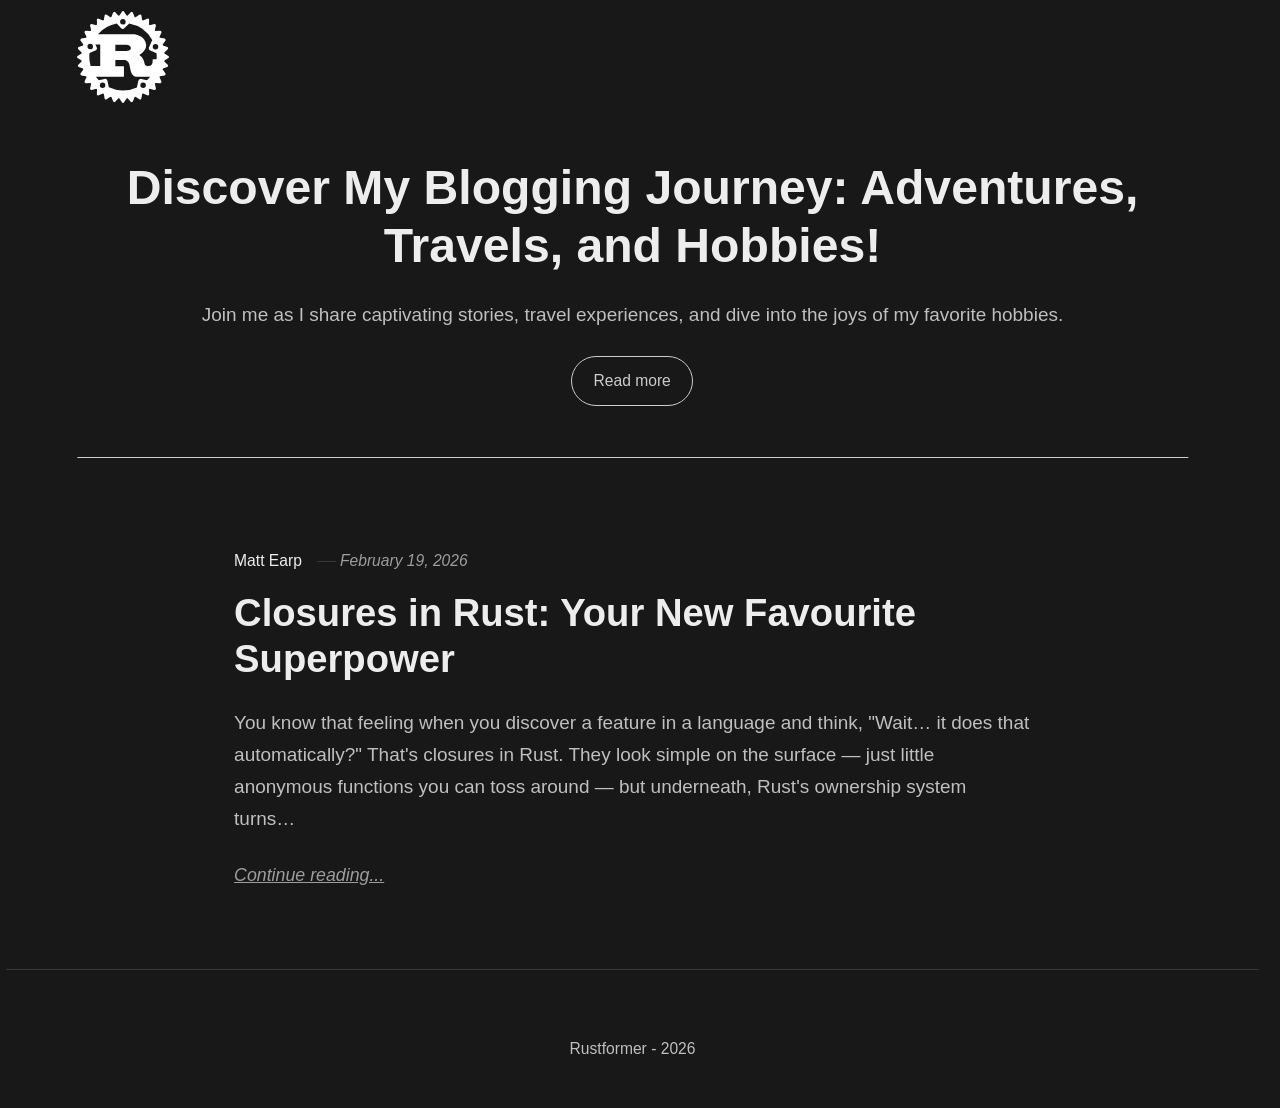
==== index.html @ 276350aa "Updated from Publii" ====
<!DOCTYPE html><html lang="en-gb"><head><meta charset="utf-8"><meta http-equiv="X-UA-Compatible" content="IE=edge"><meta name="viewport" content="width=device-width,initial-scale=1"><title>Rustformer</title><meta name="generator" content="Publii Open-Source CMS for Static Site"><link rel="canonical" href="https://madkrell.github.io/rustformer-pages/"><link rel="alternate" type="application/atom+xml" href="https://madkrell.github.io/rustformer-pages/feed.xml" title="Rustformer - RSS"><link rel="alternate" type="application/json" href="https://madkrell.github.io/rustformer-pages/feed.json" title="Rustformer - JSON"><meta property="og:title" content="Rustformer"><meta property="og:image" content="https://madkrell.github.io/rustformer-pages/media/website/Rust.svg"><meta property="og:image:width" content="512"><meta property="og:image:height" content="512"><meta property="og:site_name" content="Rustformer"><meta property="og:description" content=""><meta property="og:url" content="https://madkrell.github.io/rustformer-pages/"><meta property="og:type" content="website"><link rel="stylesheet" href="https://madkrell.github.io/rustformer-pages/assets/css/style.css?v=91b3ba224de0ab0a381b6534e8a1f5c5"><script type="application/ld+json">{"@context":"http://schema.org","@type":"Organization","name":"Rustformer","logo":"https://madkrell.github.io/rustformer-pages/media/website/Rust.svg","url":"https://madkrell.github.io/rustformer-pages/"}</script><noscript><style>img[loading] {
                    opacity: 1;
                }</style></noscript></head><body class="home-template"><header class="top js-header"><a class="logo" href="https://madkrell.github.io/rustformer-pages/"><img src="https://madkrell.github.io/rustformer-pages/media/website/Rust.svg" alt="Rustformer" width="512" height="512"></a></header><main><div class="hero hero--noimage"><header class="hero__content hero__content--centered"><div class="wrapper"><h1>Discover My Blogging Journey: Adventures, Travels, and Hobbies!</h1><p>Join me as I share captivating stories, travel experiences, and dive into the joys of my favorite hobbies.</p><p><a href="#" class="btn">Read more</a></p></div></header></div><div class="wrapper feed"><article class="feed__item feed__item--centered"><div class="feed__content"><header><div class="feed__meta"><a href="https://madkrell.github.io/rustformer-pages/authors/matt-earp/" class="feed__author">Matt Earp</a> <time datetime="2026-02-19T20:16" class="feed__date">February 19, 2026</time></div><h2 class="feed__title"><a href="https://madkrell.github.io/rustformer-pages/closures-in-rust-your-new-favourite-superpower.html">Closures in Rust: Your New Favourite Superpower</a></h2></header><p>You know that feeling when you discover a feature in a language and think, "Wait… it does that automatically?" That's closures in Rust. They look simple on the surface — just little anonymous functions you can toss around — but underneath, Rust's ownership system turns&hellip;</p><a href="https://madkrell.github.io/rustformer-pages/closures-in-rust-your-new-favourite-superpower.html" class="readmore feed__readmore">Continue reading...</a></div></article></div></main><footer class="footer"><div class="wrapper"><div class="footer__copyright"><p>Rustformer - 2026</p></div><button id="backToTop" class="footer__bttop" aria-label="Back to top" title="Back to top"><svg width="20" height="20"><use xlink:href="https://madkrell.github.io/rustformer-pages/assets/svg/svg-map.svg#toparrow"/></svg></button></div></footer><script defer="defer" src="https://madkrell.github.io/rustformer-pages/assets/js/scripts.min.js?v=d0fc1030089a37f93a2d51bf6d07565c"></script><script>window.publiiThemeMenuConfig={mobileMenuMode:'sidebar',animationSpeed:300,submenuWidth: 'auto',doubleClickTime:500,mobileMenuExpandableSubmenus:true,relatedContainerForOverlayMenuSelector:'.top'};</script><script>var images = document.querySelectorAll('img[loading]');
        for (var i = 0; i < images.length; i++) {
            if (images[i].complete) {
                images[i].classList.add('is-loaded');
            } else {
                images[i].addEventListener('load', function () {
                    this.classList.add('is-loaded');
                }, false);
            }
        }</script></body></html>
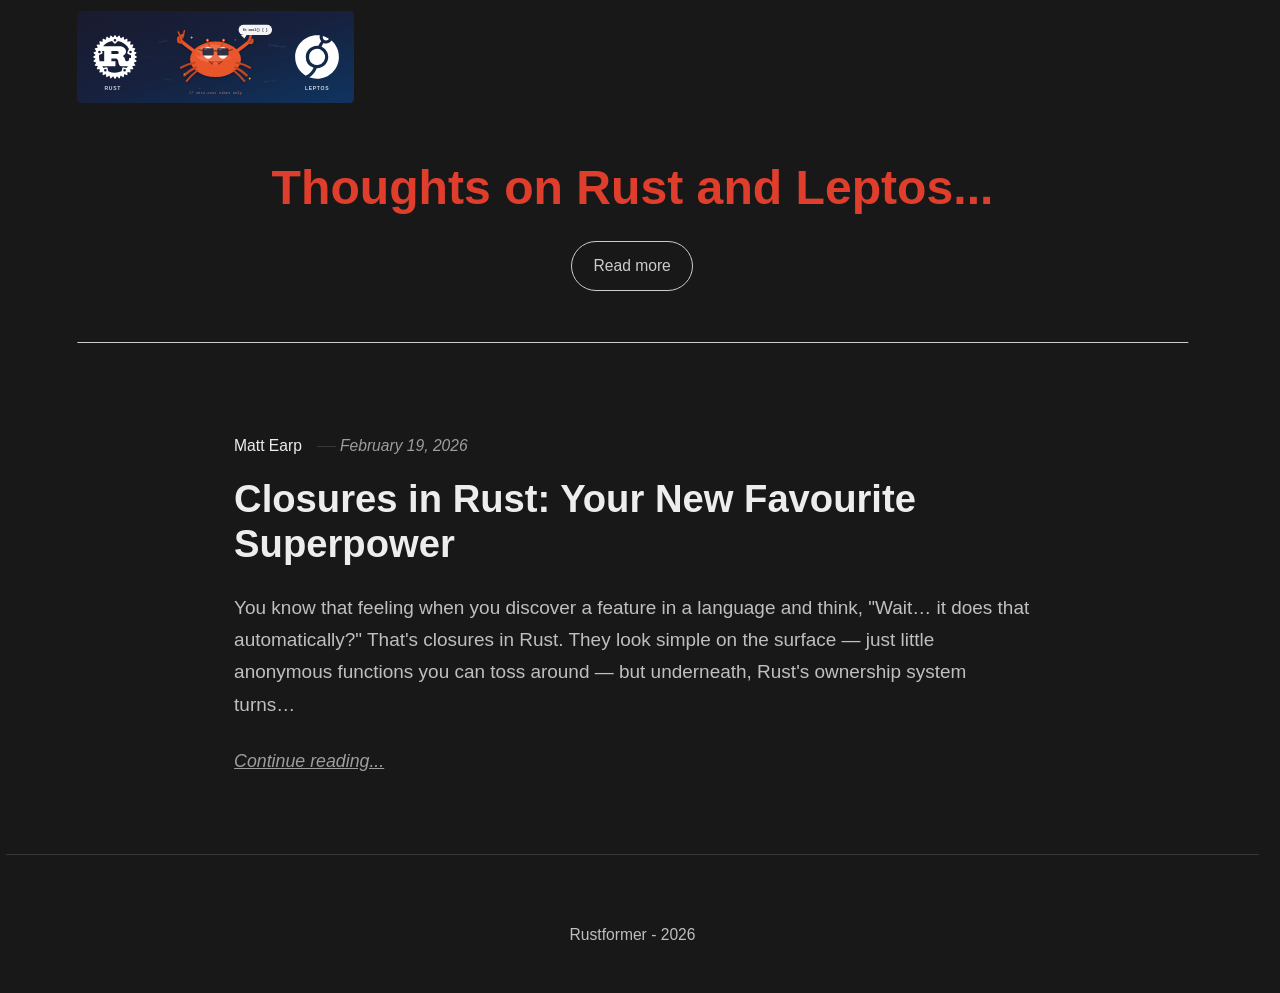
==== commit 9d5d7e32: "Updated from Publii" ====
--- a/index.html
+++ b/index.html
@@ -1,6 +1,6 @@
-<!DOCTYPE html><html lang="en-gb"><head><meta charset="utf-8"><meta http-equiv="X-UA-Compatible" content="IE=edge"><meta name="viewport" content="width=device-width,initial-scale=1"><title>Rustformer</title><meta name="generator" content="Publii Open-Source CMS for Static Site"><link rel="canonical" href="https://madkrell.github.io/rustformer-pages/"><link rel="alternate" type="application/atom+xml" href="https://madkrell.github.io/rustformer-pages/feed.xml" title="Rustformer - RSS"><link rel="alternate" type="application/json" href="https://madkrell.github.io/rustformer-pages/feed.json" title="Rustformer - JSON"><meta property="og:title" content="Rustformer"><meta property="og:image" content="https://madkrell.github.io/rustformer-pages/media/website/Rust.svg"><meta property="og:image:width" content="512"><meta property="og:image:height" content="512"><meta property="og:site_name" content="Rustformer"><meta property="og:description" content=""><meta property="og:url" content="https://madkrell.github.io/rustformer-pages/"><meta property="og:type" content="website"><link rel="stylesheet" href="https://madkrell.github.io/rustformer-pages/assets/css/style.css?v=91b3ba224de0ab0a381b6534e8a1f5c5"><script type="application/ld+json">{"@context":"http://schema.org","@type":"Organization","name":"Rustformer","logo":"https://madkrell.github.io/rustformer-pages/media/website/Rust.svg","url":"https://madkrell.github.io/rustformer-pages/"}</script><noscript><style>img[loading] {
+<!DOCTYPE html><html lang="en-gb"><head><meta charset="utf-8"><meta http-equiv="X-UA-Compatible" content="IE=edge"><meta name="viewport" content="width=device-width,initial-scale=1"><title>Rustformer</title><meta name="generator" content="Publii Open-Source CMS for Static Site"><link rel="canonical" href="https://madkrell.github.io/rustformer-pages/"><link rel="alternate" type="application/atom+xml" href="https://madkrell.github.io/rustformer-pages/feed.xml" title="Rustformer - RSS"><link rel="alternate" type="application/json" href="https://madkrell.github.io/rustformer-pages/feed.json" title="Rustformer - JSON"><meta property="og:title" content="Rustformer"><meta property="og:image" content="https://madkrell.github.io/rustformer-pages/media/website/ferris-banner.svg"><meta property="og:image:width" content="1200"><meta property="og:image:height" content="400"><meta property="og:site_name" content="Rustformer"><meta property="og:description" content=""><meta property="og:url" content="https://madkrell.github.io/rustformer-pages/"><meta property="og:type" content="website"><link rel="stylesheet" href="https://madkrell.github.io/rustformer-pages/assets/css/style.css?v=91b3ba224de0ab0a381b6534e8a1f5c5"><script type="application/ld+json">{"@context":"http://schema.org","@type":"Organization","name":"Rustformer","logo":"https://madkrell.github.io/rustformer-pages/media/website/ferris-banner.svg","url":"https://madkrell.github.io/rustformer-pages/"}</script><noscript><style>img[loading] {
                     opacity: 1;
-                }</style></noscript></head><body class="home-template"><header class="top js-header"><a class="logo" href="https://madkrell.github.io/rustformer-pages/"><img src="https://madkrell.github.io/rustformer-pages/media/website/Rust.svg" alt="Rustformer" width="512" height="512"></a></header><main><div class="hero hero--noimage"><header class="hero__content hero__content--centered"><div class="wrapper"><h1>Discover My Blogging Journey: Adventures, Travels, and Hobbies!</h1><p>Join me as I share captivating stories, travel experiences, and dive into the joys of my favorite hobbies.</p><p><a href="#" class="btn">Read more</a></p></div></header></div><div class="wrapper feed"><article class="feed__item feed__item--centered"><div class="feed__content"><header><div class="feed__meta"><a href="https://madkrell.github.io/rustformer-pages/authors/matt-earp/" class="feed__author">Matt Earp</a> <time datetime="2026-02-19T20:16" class="feed__date">February 19, 2026</time></div><h2 class="feed__title"><a href="https://madkrell.github.io/rustformer-pages/closures-in-rust-your-new-favourite-superpower.html">Closures in Rust: Your New Favourite Superpower</a></h2></header><p>You know that feeling when you discover a feature in a language and think, "Wait… it does that automatically?" That's closures in Rust. They look simple on the surface — just little anonymous functions you can toss around — but underneath, Rust's ownership system turns&hellip;</p><a href="https://madkrell.github.io/rustformer-pages/closures-in-rust-your-new-favourite-superpower.html" class="readmore feed__readmore">Continue reading...</a></div></article></div></main><footer class="footer"><div class="wrapper"><div class="footer__copyright"><p>Rustformer - 2026</p></div><button id="backToTop" class="footer__bttop" aria-label="Back to top" title="Back to top"><svg width="20" height="20"><use xlink:href="https://madkrell.github.io/rustformer-pages/assets/svg/svg-map.svg#toparrow"/></svg></button></div></footer><script defer="defer" src="https://madkrell.github.io/rustformer-pages/assets/js/scripts.min.js?v=d0fc1030089a37f93a2d51bf6d07565c"></script><script>window.publiiThemeMenuConfig={mobileMenuMode:'sidebar',animationSpeed:300,submenuWidth: 'auto',doubleClickTime:500,mobileMenuExpandableSubmenus:true,relatedContainerForOverlayMenuSelector:'.top'};</script><script>var images = document.querySelectorAll('img[loading]');
+                }</style></noscript></head><body class="home-template"><header class="top js-header"><a class="logo" href="https://madkrell.github.io/rustformer-pages/"><img src="https://madkrell.github.io/rustformer-pages/media/website/ferris-banner.svg" alt="Rustformer" width="1200" height="400"></a></header><main><div class="hero hero--noimage"><header class="hero__content hero__content--centered"><div class="wrapper"><h1><span style="color: #e03e2d;">Thoughts on Rust and Leptos...</span></h1><p><a href="#" class="btn">Read more</a></p></div></header></div><div class="wrapper feed"><article class="feed__item feed__item--centered"><div class="feed__content"><header><div class="feed__meta"><a href="https://madkrell.github.io/rustformer-pages/authors/matt-earp/" class="feed__author">Matt Earp</a> <time datetime="2026-02-19T20:16" class="feed__date">February 19, 2026</time></div><h2 class="feed__title"><a href="https://madkrell.github.io/rustformer-pages/closures-in-rust-your-new-favourite-superpower.html">Closures in Rust: Your New Favourite Superpower</a></h2></header><p>You know that feeling when you discover a feature in a language and think, "Wait… it does that automatically?" That's closures in Rust. They look simple on the surface — just little anonymous functions you can toss around — but underneath, Rust's ownership system turns&hellip;</p><a href="https://madkrell.github.io/rustformer-pages/closures-in-rust-your-new-favourite-superpower.html" class="readmore feed__readmore">Continue reading...</a></div></article></div></main><footer class="footer"><div class="wrapper"><div class="footer__copyright"><p>Rustformer - 2026</p></div><button id="backToTop" class="footer__bttop" aria-label="Back to top" title="Back to top"><svg width="20" height="20"><use xlink:href="https://madkrell.github.io/rustformer-pages/assets/svg/svg-map.svg#toparrow"/></svg></button></div></footer><script defer="defer" src="https://madkrell.github.io/rustformer-pages/assets/js/scripts.min.js?v=d0fc1030089a37f93a2d51bf6d07565c"></script><script>window.publiiThemeMenuConfig={mobileMenuMode:'sidebar',animationSpeed:300,submenuWidth: 'auto',doubleClickTime:500,mobileMenuExpandableSubmenus:true,relatedContainerForOverlayMenuSelector:'.top'};</script><script>var images = document.querySelectorAll('img[loading]');
         for (var i = 0; i < images.length; i++) {
             if (images[i].complete) {
                 images[i].classList.add('is-loaded');
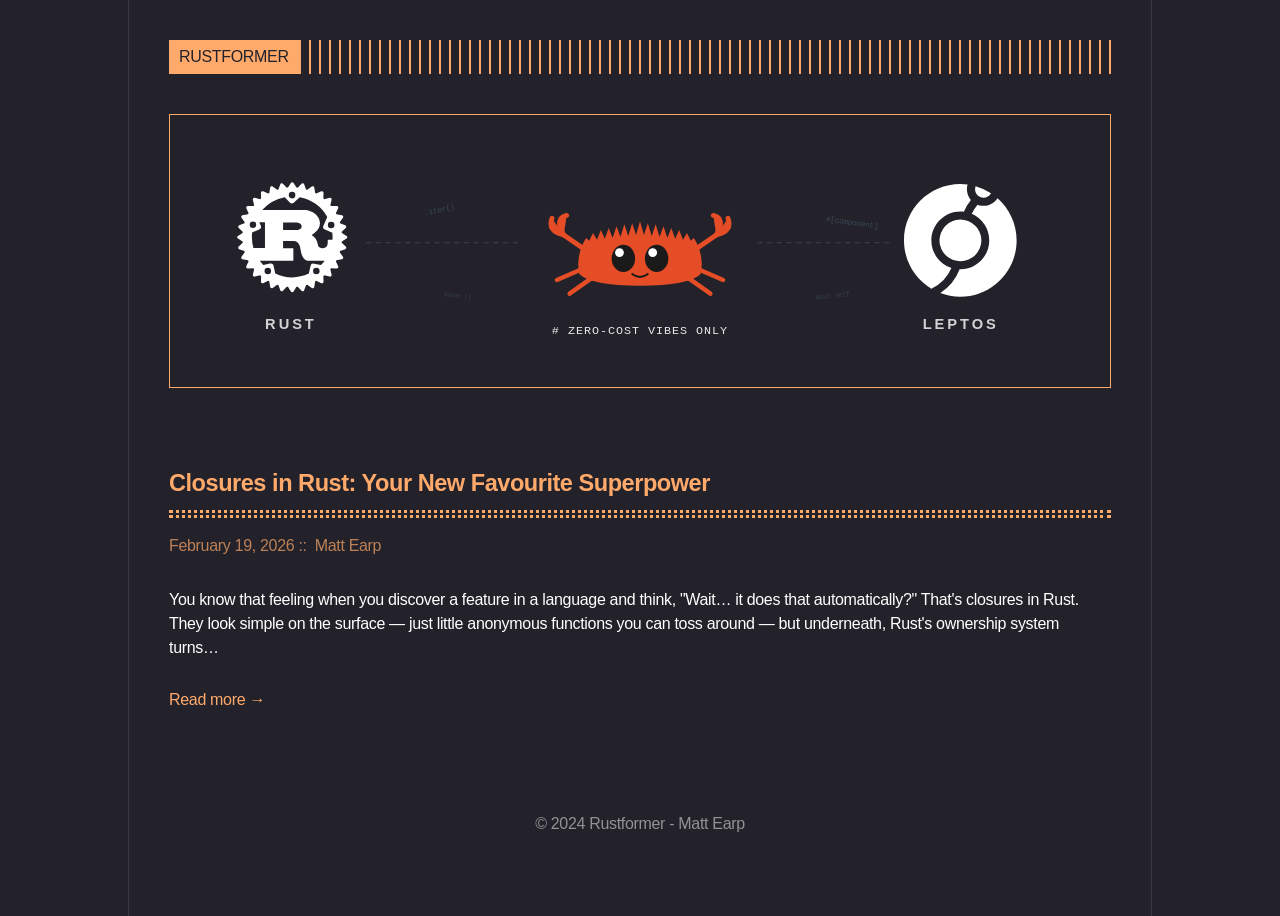
==== commit e787b191: "Updated from Publii" ====
--- a/index.html
+++ b/index.html
@@ -1,6 +1,16 @@
-<!DOCTYPE html><html lang="en-gb"><head><meta charset="utf-8"><meta http-equiv="X-UA-Compatible" content="IE=edge"><meta name="viewport" content="width=device-width,initial-scale=1"><title>Rustformer</title><meta name="generator" content="Publii Open-Source CMS for Static Site"><link rel="canonical" href="https://madkrell.github.io/rustformer-pages/"><link rel="alternate" type="application/atom+xml" href="https://madkrell.github.io/rustformer-pages/feed.xml" title="Rustformer - RSS"><link rel="alternate" type="application/json" href="https://madkrell.github.io/rustformer-pages/feed.json" title="Rustformer - JSON"><meta property="og:title" content="Rustformer"><meta property="og:image" content="https://madkrell.github.io/rustformer-pages/media/website/ferris-banner.svg"><meta property="og:image:width" content="1200"><meta property="og:image:height" content="400"><meta property="og:site_name" content="Rustformer"><meta property="og:description" content=""><meta property="og:url" content="https://madkrell.github.io/rustformer-pages/"><meta property="og:type" content="website"><link rel="stylesheet" href="https://madkrell.github.io/rustformer-pages/assets/css/style.css?v=91b3ba224de0ab0a381b6534e8a1f5c5"><script type="application/ld+json">{"@context":"http://schema.org","@type":"Organization","name":"Rustformer","logo":"https://madkrell.github.io/rustformer-pages/media/website/ferris-banner.svg","url":"https://madkrell.github.io/rustformer-pages/"}</script><noscript><style>img[loading] {
+<!DOCTYPE html><html lang="en-gb"><head><meta charset="utf-8"><meta http-equiv="X-UA-Compatible" content="IE=edge"><meta name="viewport" content="width=device-width,initial-scale=1"><title>RUSTFORMER</title><meta name="generator" content="Publii Open-Source CMS for Static Site"><link rel="canonical" href="https://madkrell.github.io/rustformer-pages/"><link rel="alternate" type="application/atom+xml" href="https://madkrell.github.io/rustformer-pages/feed.xml" title="RUSTFORMER - RSS"><link rel="alternate" type="application/json" href="https://madkrell.github.io/rustformer-pages/feed.json" title="RUSTFORMER - JSON"><meta property="og:title" content="RUSTFORMER"><meta property="og:site_name" content="RUSTFORMER"><meta property="og:description" content=""><meta property="og:url" content="https://madkrell.github.io/rustformer-pages/"><meta property="og:type" content="website"><link rel="stylesheet" href="https://madkrell.github.io/rustformer-pages/assets/css/style.css?v=1d916606db2a8f6f8c948e3b599a4afa"><script type="application/ld+json">{"@context":"http://schema.org","@type":"Organization","name":"RUSTFORMER","url":"https://madkrell.github.io/rustformer-pages/"}</script><noscript><style>img[loading] {
                     opacity: 1;
-                }</style></noscript></head><body class="home-template"><header class="top js-header"><a class="logo" href="https://madkrell.github.io/rustformer-pages/"><img src="https://madkrell.github.io/rustformer-pages/media/website/ferris-banner.svg" alt="Rustformer" width="1200" height="400"></a></header><main><div class="hero hero--noimage"><header class="hero__content hero__content--centered"><div class="wrapper"><h1><span style="color: #e03e2d;">Thoughts on Rust and Leptos...</span></h1><p><a href="#" class="btn">Read more</a></p></div></header></div><div class="wrapper feed"><article class="feed__item feed__item--centered"><div class="feed__content"><header><div class="feed__meta"><a href="https://madkrell.github.io/rustformer-pages/authors/matt-earp/" class="feed__author">Matt Earp</a> <time datetime="2026-02-19T20:16" class="feed__date">February 19, 2026</time></div><h2 class="feed__title"><a href="https://madkrell.github.io/rustformer-pages/closures-in-rust-your-new-favourite-superpower.html">Closures in Rust: Your New Favourite Superpower</a></h2></header><p>You know that feeling when you discover a feature in a language and think, "Wait… it does that automatically?" That's closures in Rust. They look simple on the surface — just little anonymous functions you can toss around — but underneath, Rust's ownership system turns&hellip;</p><a href="https://madkrell.github.io/rustformer-pages/closures-in-rust-your-new-favourite-superpower.html" class="readmore feed__readmore">Continue reading...</a></div></article></div></main><footer class="footer"><div class="wrapper"><div class="footer__copyright"><p>Rustformer - 2026</p></div><button id="backToTop" class="footer__bttop" aria-label="Back to top" title="Back to top"><svg width="20" height="20"><use xlink:href="https://madkrell.github.io/rustformer-pages/assets/svg/svg-map.svg#toparrow"/></svg></button></div></footer><script defer="defer" src="https://madkrell.github.io/rustformer-pages/assets/js/scripts.min.js?v=d0fc1030089a37f93a2d51bf6d07565c"></script><script>window.publiiThemeMenuConfig={mobileMenuMode:'sidebar',animationSpeed:300,submenuWidth: 'auto',doubleClickTime:500,mobileMenuExpandableSubmenus:true,relatedContainerForOverlayMenuSelector:'.top'};</script><script>var images = document.querySelectorAll('img[loading]');
+                }</style></noscript></head><body class="home-template"><div class="container container--center"><header class="header"><div class="header__logo"><a class="logo" href="https://madkrell.github.io/rustformer-pages/">RUSTFORMER</a></div></header><main class="content"><div class="hero framed"><p><svg xmlns="http://www.w3.org/2000/svg" viewbox="0 0 900 210"><g transform="translate(38, 38) scale(0.22)"><path fill="#ffffff" d="m508.52 249.75l-21.82-13.51c-.17-2-.34-3.93-.55-5.88l18.72-17.5a7.35 7.35 0 0 0-2.44-12.25l-24-9c-.54-1.88-1.08-3.78-1.67-5.64l15-20.83a7.35 7.35 0 0 0-4.79-11.54l-25.42-4.15c-.9-1.73-1.79-3.45-2.73-5.15l10.68-23.42a7.35 7.35 0 0 0-6.95-10.39l-25.82.91q-1.79-2.22-3.61-4.4L439 81.84a7.36 7.36 0 0 0-8.84-8.84L405 78.93q-2.17-1.83-4.4-3.61l.91-25.82a7.35 7.35 0 0 0-10.39-7L367.7 53.23c-1.7-.94-3.43-1.84-5.15-2.73l-4.15-25.42a7.35 7.35 0 0 0-11.54-4.79L326 35.26c-1.86-.59-3.75-1.13-5.64-1.67l-9-24a7.35 7.35 0 0 0-12.25-2.44l-17.5 18.72c-1.95-.21-3.91-.38-5.88-.55L262.25 3.48a7.35 7.35 0 0 0-12.5 0L236.24 25.3c-2 .17-3.93.34-5.88.55l-17.5-18.72a7.35 7.35 0 0 0-12.25 2.44l-9 24c-1.89.55-3.79 1.08-5.66 1.68l-20.82-15a7.35 7.35 0 0 0-11.54 4.79l-4.15 25.41c-1.73.9-3.45 1.79-5.16 2.73l-23.4-10.63a7.35 7.35 0 0 0-10.39 7l.92 25.81c-1.49 1.19-3 2.39-4.42 3.61L81.84 73A7.36 7.36 0 0 0 73 81.84L78.93 107c-1.23 1.45-2.43 2.93-3.62 4.41l-25.81-.91a7.42 7.42 0 0 0-6.37 3.26a7.35 7.35 0 0 0-.57 7.13l10.66 23.41c-.94 1.7-1.83 3.43-2.73 5.16l-25.41 4.14a7.35 7.35 0 0 0-4.79 11.54l15 20.82c-.59 1.87-1.13 3.77-1.68 5.66l-24 9a7.35 7.35 0 0 0-2.44 12.25l18.72 17.5c-.21 1.95-.38 3.91-.55 5.88l-21.86 13.5a7.35 7.35 0 0 0 0 12.5l21.82 13.51c.17 2 .34 3.92.55 5.87l-18.72 17.5a7.35 7.35 0 0 0 2.44 12.25l24 9c.55 1.89 1.08 3.78 1.68 5.65l-15 20.83a7.35 7.35 0 0 0 4.79 11.54l25.42 4.15c.9 1.72 1.79 3.45 2.73 5.14l-10.63 23.43a7.35 7.35 0 0 0 .57 7.13a7.13 7.13 0 0 0 6.37 3.26l25.83-.91q1.77 2.22 3.6 4.4L73 430.16a7.36 7.36 0 0 0 8.84 8.84l25.16-5.93q2.18 1.83 4.41 3.61l-.92 25.82a7.35 7.35 0 0 0 10.39 6.95l23.43-10.68c1.69.94 3.42 1.83 5.14 2.73l4.15 25.42a7.34 7.34 0 0 0 11.54 4.78l20.83-15c1.86.6 3.76 1.13 5.65 1.68l9 24a7.36 7.36 0 0 0 12.25 2.44l17.5-18.72c1.95.21 3.92.38 5.88.55l13.51 21.82a7.35 7.35 0 0 0 12.5 0l13.51-21.82c2-.17 3.93-.34 5.88-.56l17.5 18.73a7.36 7.36 0 0 0 12.25-2.44l9-24c1.89-.55 3.78-1.08 5.65-1.68l20.82 15a7.34 7.34 0 0 0 11.54-4.78l4.15-25.42c1.72-.9 3.45-1.79 5.15-2.73l23.42 10.68a7.35 7.35 0 0 0 10.39-6.95l-.91-25.82q2.22-1.79 4.4-3.61l25.15 5.93a7.36 7.36 0 0 0 8.84-8.84L433.07 405q1.83-2.17 3.61-4.4l25.82.91a7.23 7.23 0 0 0 6.37-3.26a7.35 7.35 0 0 0 .58-7.13l-10.68-23.42c.94-1.7 1.83-3.43 2.73-5.15l25.42-4.15a7.35 7.35 0 0 0 4.79-11.54l-15-20.83c.59-1.87 1.13-3.76 1.67-5.65l24-9a7.35 7.35 0 0 0 2.44-12.25l-18.72-17.5c.21-1.95.38-3.91.55-5.87l21.82-13.51a7.35 7.35 0 0 0 0-12.5Zm-151 129.08A13.91 13.91 0 0 0 341 389.51l-7.64 35.67a187.51 187.51 0 0 1-156.36-.74l-7.64-35.66a13.87 13.87 0 0 0-16.46-10.68l-31.51 6.76a187.38 187.38 0 0 1-16.26-19.21H258.3c1.72 0 2.89-.29 2.89-1.91v-54.19c0-1.57-1.17-1.91-2.89-1.91h-44.83l.05-34.35H262c4.41 0 23.66 1.28 29.79 25.87c1.91 7.55 6.17 32.14 9.06 40c2.89 8.82 14.6 26.46 27.1 26.46H407a187.3 187.3 0 0 1-17.34 20.09Zm25.77 34.49A15.24 15.24 0 1 1 368 398.08h.44a15.23 15.23 0 0 1 14.8 15.24Zm-225.62-.68a15.24 15.24 0 1 1-15.25-15.25h.45a15.25 15.25 0 0 1 14.75 15.25Zm-88.1-178.49l32.83-14.6a13.88 13.88 0 0 0 7.06-18.33L102.69 186h26.56v119.73h-53.6a187.65 187.65 0 0 1-6.08-71.58m-11.26-36.06a15.24 15.24 0 0 1 15.23-15.25H74a15.24 15.24 0 1 1-15.67 15.24Zm155.16 24.49l.05-35.32h63.26c3.28 0 23.07 3.77 23.07 18.62c0 12.29-15.19 16.7-27.68 16.7ZM399 306.71c-9.8 1.13-20.63-4.12-22-10.09c-5.78-32.49-15.39-39.4-30.57-51.4c18.86-11.95 38.46-29.64 38.46-53.26c0-25.52-17.49-41.59-29.4-49.48c-16.76-11-35.28-13.23-40.27-13.23h-198.9a187.49 187.49 0 0 1 104.89-59.19l23.47 24.6a13.82 13.82 0 0 0 19.6.44l26.26-25a187.51 187.51 0 0 1 128.37 91.43l-18 40.57a14 14 0 0 0 7.09 18.33l34.59 15.33a187.12 187.12 0 0 1 .4 32.54h-19.28c-1.91 0-2.69 1.27-2.69 3.13v8.82C421 301 409.31 305.58 399 306.71M240 60.21A15.24 15.24 0 0 1 255.21 45h.45A15.24 15.24 0 1 1 240 60.21M436.84 214a15.24 15.24 0 1 1 0-30.48h.44a15.24 15.24 0 0 1-.44 30.48"></path></g><g transform="translate(450, 100)"><path d="M-38,28 L-72,52" stroke="#E44D26" stroke-width="4.5" stroke-linecap="round" fill="none"></path><path d="M-48,22 L-85,38" stroke="#E44D26" stroke-width="4.5" stroke-linecap="round" fill="none"></path><path d="M38,28 L72,52" stroke="#E44D26" stroke-width="4.5" stroke-linecap="round" fill="none"></path><path d="M48,22 L85,38" stroke="#E44D26" stroke-width="4.5" stroke-linecap="round" fill="none"></path><path d="M-55,8 L-78,-8" stroke="#E44D26" stroke-width="5" stroke-linecap="round" fill="none"></path><path d="M-78,-8 Q-88,-25 -75,-28" stroke="#E44D26" stroke-width="5" fill="#E44D26" stroke-linecap="round" stroke-linejoin="round"></path><path d="M-78,-8 Q-95,-12 -90,-25" stroke="#E44D26" stroke-width="5" fill="#E44D26" stroke-linecap="round" stroke-linejoin="round"></path><path d="M55,8 L78,-8" stroke="#E44D26" stroke-width="5" stroke-linecap="round" fill="none"></path><path d="M78,-8 Q88,-25 75,-28" stroke="#E44D26" stroke-width="5" fill="#E44D26" stroke-linecap="round" stroke-linejoin="round"></path><path d="M78,-8 Q95,-12 90,-25" stroke="#E44D26" stroke-width="5" fill="#E44D26" stroke-linecap="round" stroke-linejoin="round"></path><path d="
+      M-62,32
+      C-65,20 -62,5 -55,-5
+      L-52,-2 L-48,-10 L-44,-3 L-40,-13 L-36,-4 L-32,-15 L-28,-5 L-24,-17 L-20,-6 
+      L-16,-19 L-12,-7 L-8,-20 L-4,-8 L0,-22 
+      L4,-8 L8,-20 L12,-7 L16,-19 L20,-6 L24,-17 L28,-5 L32,-15 L36,-4 L40,-13 L44,-3 L48,-10 L52,-2 
+      L55,-5
+      C62,5 65,20 62,32
+      Q50,44 0,44
+      Q-50,44 -62,32
+      Z" fill="#E44D26"></path><ellipse cx="-17" cy="16" rx="12" ry="14" fill="#1a1a1a"></ellipse><ellipse cx="17" cy="16" rx="12" ry="14" fill="#1a1a1a"></ellipse><circle cx="-21" cy="10" r="4.5" fill="white"></circle><circle cx="13" cy="10" r="4.5" fill="white"></circle><path d="M-8,32 Q0,38 8,32" stroke="#1a1a1a" stroke-width="2" fill="none" stroke-linecap="round"></path></g><g transform="translate(720, 40) scale(4.8)"><path fill="#ffffff" d="M10.097 17.876A6.21 6.21 0 0 1 5.834 12c0-3.393 2.773-6.166 6.166-6.166c.248 0 .517.021.766.042a9.9 9.9 0 0 1 1.49-2.504a3.58 3.58 0 0 1-.85-2.296c0-.331.042-.662.146-.993A20 20 0 0 0 12 0C5.38 0 0 5.38 0 12c0 4.366 2.338 8.172 5.814 10.283l.124-.062a8.43 8.43 0 0 0 4.159-4.345m6.848-14.979c.662 0 1.262-.352 1.593-.952v-.02a12.3 12.3 0 0 0-3.269-1.49v.02a1.9 1.9 0 0 0-.124.642c0 .993.807 1.8 1.8 1.8M19.924 3c-.662 1.014-1.758 1.634-2.98 1.634a3.5 3.5 0 0 1-.806-.103a3 3 0 0 1-.476-.145a8.8 8.8 0 0 0-1.22 1.945c2.275.993 3.724 3.186 3.724 5.669c0 3.393-2.773 6.166-6.166 6.166h-.145a10.37 10.37 0 0 1-4.117 5.048C9.062 23.71 10.51 24 12 24c6.62 0 12-5.38 12-12c0-3.58-1.572-6.807-4.076-9m-8.848 4.67a4.428 4.428 0 1 0 1.849 8.661a4.428 4.428 0 1 0-1.85-8.66z"></path></g><text x="93" y="188" text-anchor="middle" font-family="'Segoe UI', sans-serif" font-size="15" font-weight="600" fill="white" opacity="0.8" letter-spacing="3">RUST</text><text x="450" y="193" text-anchor="middle" font-family="'Courier New', monospace" font-size="12" fill="white" opacity="0.9" letter-spacing="1"># ZERO-COST VIBES ONLY</text><text x="778" y="188" text-anchor="middle" font-family="'Segoe UI', sans-serif" font-size="15" font-weight="600" fill="white" opacity="0.8" letter-spacing="3">LEPTOS</text><line x1="170" y1="100" x2="330" y2="100" stroke="white" stroke-width="1" opacity="0.15" stroke-dasharray="5,5"></line><line x1="570" y1="100" x2="710" y2="100" stroke="white" stroke-width="1" opacity="0.15" stroke-dasharray="5,5"></line><text x="230" y="72" font-family="'Courier New', monospace" font-size="8" fill="#87CEEB" opacity="0.22" transform="rotate(-12, 230, 72)">.iter()</text><text x="640" y="78" font-family="'Courier New', monospace" font-size="8" fill="#87CEEB" opacity="0.22" transform="rotate(8, 640, 78)">#[component]</text><text x="250" y="155" font-family="'Courier New', monospace" font-size="7" fill="#87CEEB" opacity="0.16" transform="rotate(5, 250, 155)">move ||</text><text x="630" y="158" font-family="'Courier New', monospace" font-size="7" fill="#87CEEB" opacity="0.16" transform="rotate(-6, 630, 158)">&amp;mut self</text></svg></p></div><div class="posts"><article class="post"><header><h2 class="h1 post__title"><a href="https://madkrell.github.io/rustformer-pages/closures-in-rust-your-new-favourite-superpower.html">Closures in Rust: Your New Favourite Superpower</a></h2><div class="post__meta"><time datetime="2026-02-19T20:16" class="post__date">February 19, 2026 </time><a href="https://madkrell.github.io/rustformer-pages/authors/matt-earp/" class="post__author">Matt Earp</a></div><div class="post__tags"></div></header><div class="post__content"><p>You know that feeling when you discover a feature in a language and think, "Wait… it does that automatically?" That's closures in Rust. They look simple on the surface — just little anonymous functions you can toss around — but underneath, Rust's ownership system turns&hellip;</p><a href="https://madkrell.github.io/rustformer-pages/closures-in-rust-your-new-favourite-superpower.html" class="read-more">Read more &#8594;</a></div></article></div></main><footer class="footer"><div class="footer__inner"><div class="footer__copyright"><p>© 2024 Rustformer - Matt Earp</p></div></div></footer></div><script defer="defer" src="https://madkrell.github.io/rustformer-pages/assets/js/scripts.min.js?v=c2232aa7558e9517946129d2a1b8c770"></script><script>window.publiiThemeMenuConfig={mobileMenuMode:'sidebar',animationSpeed:300,submenuWidth: 'auto',doubleClickTime:500,mobileMenuExpandableSubmenus:true,relatedContainerForOverlayMenuSelector:'.top'};</script><script>var images = document.querySelectorAll('img[loading]');
         for (var i = 0; i < images.length; i++) {
             if (images[i].complete) {
                 images[i].classList.add('is-loaded');
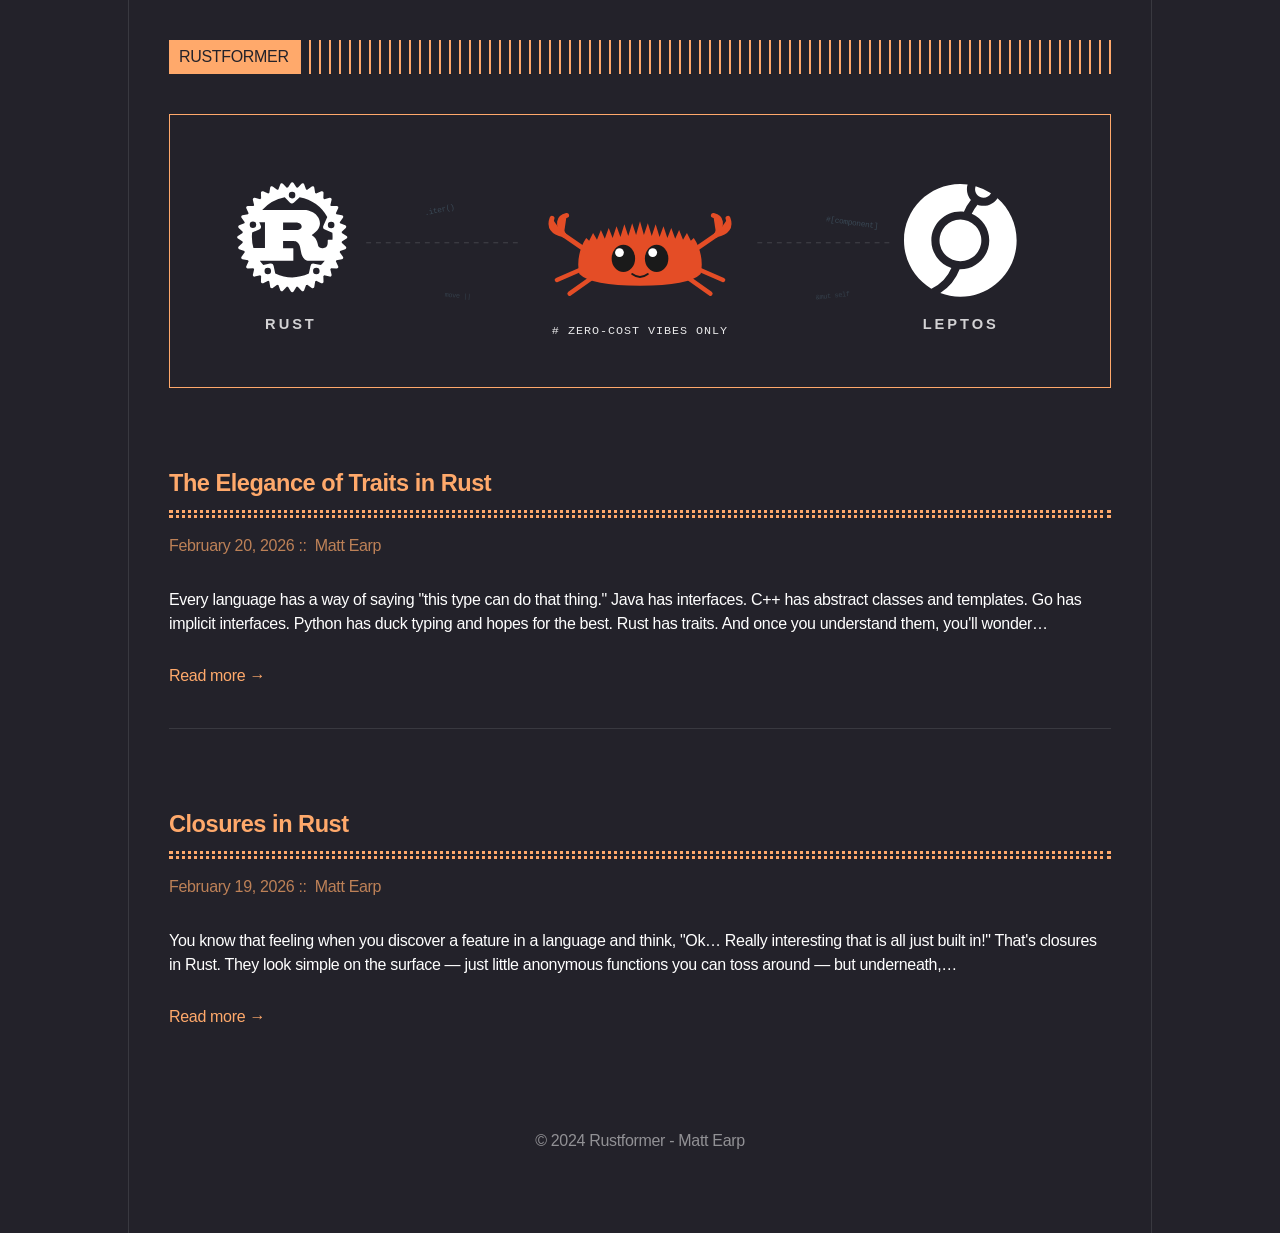
==== commit 6bce6baf: "Updated from Publii" ====
--- a/index.html
+++ b/index.html
@@ -10,7 +10,7 @@
       C62,5 65,20 62,32
       Q50,44 0,44
       Q-50,44 -62,32
-      Z" fill="#E44D26"></path><ellipse cx="-17" cy="16" rx="12" ry="14" fill="#1a1a1a"></ellipse><ellipse cx="17" cy="16" rx="12" ry="14" fill="#1a1a1a"></ellipse><circle cx="-21" cy="10" r="4.5" fill="white"></circle><circle cx="13" cy="10" r="4.5" fill="white"></circle><path d="M-8,32 Q0,38 8,32" stroke="#1a1a1a" stroke-width="2" fill="none" stroke-linecap="round"></path></g><g transform="translate(720, 40) scale(4.8)"><path fill="#ffffff" d="M10.097 17.876A6.21 6.21 0 0 1 5.834 12c0-3.393 2.773-6.166 6.166-6.166c.248 0 .517.021.766.042a9.9 9.9 0 0 1 1.49-2.504a3.58 3.58 0 0 1-.85-2.296c0-.331.042-.662.146-.993A20 20 0 0 0 12 0C5.38 0 0 5.38 0 12c0 4.366 2.338 8.172 5.814 10.283l.124-.062a8.43 8.43 0 0 0 4.159-4.345m6.848-14.979c.662 0 1.262-.352 1.593-.952v-.02a12.3 12.3 0 0 0-3.269-1.49v.02a1.9 1.9 0 0 0-.124.642c0 .993.807 1.8 1.8 1.8M19.924 3c-.662 1.014-1.758 1.634-2.98 1.634a3.5 3.5 0 0 1-.806-.103a3 3 0 0 1-.476-.145a8.8 8.8 0 0 0-1.22 1.945c2.275.993 3.724 3.186 3.724 5.669c0 3.393-2.773 6.166-6.166 6.166h-.145a10.37 10.37 0 0 1-4.117 5.048C9.062 23.71 10.51 24 12 24c6.62 0 12-5.38 12-12c0-3.58-1.572-6.807-4.076-9m-8.848 4.67a4.428 4.428 0 1 0 1.849 8.661a4.428 4.428 0 1 0-1.85-8.66z"></path></g><text x="93" y="188" text-anchor="middle" font-family="'Segoe UI', sans-serif" font-size="15" font-weight="600" fill="white" opacity="0.8" letter-spacing="3">RUST</text><text x="450" y="193" text-anchor="middle" font-family="'Courier New', monospace" font-size="12" fill="white" opacity="0.9" letter-spacing="1"># ZERO-COST VIBES ONLY</text><text x="778" y="188" text-anchor="middle" font-family="'Segoe UI', sans-serif" font-size="15" font-weight="600" fill="white" opacity="0.8" letter-spacing="3">LEPTOS</text><line x1="170" y1="100" x2="330" y2="100" stroke="white" stroke-width="1" opacity="0.15" stroke-dasharray="5,5"></line><line x1="570" y1="100" x2="710" y2="100" stroke="white" stroke-width="1" opacity="0.15" stroke-dasharray="5,5"></line><text x="230" y="72" font-family="'Courier New', monospace" font-size="8" fill="#87CEEB" opacity="0.22" transform="rotate(-12, 230, 72)">.iter()</text><text x="640" y="78" font-family="'Courier New', monospace" font-size="8" fill="#87CEEB" opacity="0.22" transform="rotate(8, 640, 78)">#[component]</text><text x="250" y="155" font-family="'Courier New', monospace" font-size="7" fill="#87CEEB" opacity="0.16" transform="rotate(5, 250, 155)">move ||</text><text x="630" y="158" font-family="'Courier New', monospace" font-size="7" fill="#87CEEB" opacity="0.16" transform="rotate(-6, 630, 158)">&amp;mut self</text></svg></p></div><div class="posts"><article class="post"><header><h2 class="h1 post__title"><a href="https://madkrell.github.io/rustformer-pages/closures-in-rust-your-new-favourite-superpower.html">Closures in Rust: Your New Favourite Superpower</a></h2><div class="post__meta"><time datetime="2026-02-19T20:16" class="post__date">February 19, 2026 </time><a href="https://madkrell.github.io/rustformer-pages/authors/matt-earp/" class="post__author">Matt Earp</a></div><div class="post__tags"></div></header><div class="post__content"><p>You know that feeling when you discover a feature in a language and think, "Wait… it does that automatically?" That's closures in Rust. They look simple on the surface — just little anonymous functions you can toss around — but underneath, Rust's ownership system turns&hellip;</p><a href="https://madkrell.github.io/rustformer-pages/closures-in-rust-your-new-favourite-superpower.html" class="read-more">Read more &#8594;</a></div></article></div></main><footer class="footer"><div class="footer__inner"><div class="footer__copyright"><p>© 2024 Rustformer - Matt Earp</p></div></div></footer></div><script defer="defer" src="https://madkrell.github.io/rustformer-pages/assets/js/scripts.min.js?v=c2232aa7558e9517946129d2a1b8c770"></script><script>window.publiiThemeMenuConfig={mobileMenuMode:'sidebar',animationSpeed:300,submenuWidth: 'auto',doubleClickTime:500,mobileMenuExpandableSubmenus:true,relatedContainerForOverlayMenuSelector:'.top'};</script><script>var images = document.querySelectorAll('img[loading]');
+      Z" fill="#E44D26"></path><ellipse cx="-17" cy="16" rx="12" ry="14" fill="#1a1a1a"></ellipse><ellipse cx="17" cy="16" rx="12" ry="14" fill="#1a1a1a"></ellipse><circle cx="-21" cy="10" r="4.5" fill="white"></circle><circle cx="13" cy="10" r="4.5" fill="white"></circle><path d="M-8,32 Q0,38 8,32" stroke="#1a1a1a" stroke-width="2" fill="none" stroke-linecap="round"></path></g><g transform="translate(720, 40) scale(4.8)"><path fill="#ffffff" d="M10.097 17.876A6.21 6.21 0 0 1 5.834 12c0-3.393 2.773-6.166 6.166-6.166c.248 0 .517.021.766.042a9.9 9.9 0 0 1 1.49-2.504a3.58 3.58 0 0 1-.85-2.296c0-.331.042-.662.146-.993A20 20 0 0 0 12 0C5.38 0 0 5.38 0 12c0 4.366 2.338 8.172 5.814 10.283l.124-.062a8.43 8.43 0 0 0 4.159-4.345m6.848-14.979c.662 0 1.262-.352 1.593-.952v-.02a12.3 12.3 0 0 0-3.269-1.49v.02a1.9 1.9 0 0 0-.124.642c0 .993.807 1.8 1.8 1.8M19.924 3c-.662 1.014-1.758 1.634-2.98 1.634a3.5 3.5 0 0 1-.806-.103a3 3 0 0 1-.476-.145a8.8 8.8 0 0 0-1.22 1.945c2.275.993 3.724 3.186 3.724 5.669c0 3.393-2.773 6.166-6.166 6.166h-.145a10.37 10.37 0 0 1-4.117 5.048C9.062 23.71 10.51 24 12 24c6.62 0 12-5.38 12-12c0-3.58-1.572-6.807-4.076-9m-8.848 4.67a4.428 4.428 0 1 0 1.849 8.661a4.428 4.428 0 1 0-1.85-8.66z"></path></g><text x="93" y="188" text-anchor="middle" font-family="'Segoe UI', sans-serif" font-size="15" font-weight="600" fill="white" opacity="0.8" letter-spacing="3">RUST</text><text x="450" y="193" text-anchor="middle" font-family="'Courier New', monospace" font-size="12" fill="white" opacity="0.9" letter-spacing="1"># ZERO-COST VIBES ONLY</text><text x="778" y="188" text-anchor="middle" font-family="'Segoe UI', sans-serif" font-size="15" font-weight="600" fill="white" opacity="0.8" letter-spacing="3">LEPTOS</text><line x1="170" y1="100" x2="330" y2="100" stroke="white" stroke-width="1" opacity="0.15" stroke-dasharray="5,5"></line><line x1="570" y1="100" x2="710" y2="100" stroke="white" stroke-width="1" opacity="0.15" stroke-dasharray="5,5"></line><text x="230" y="72" font-family="'Courier New', monospace" font-size="8" fill="#87CEEB" opacity="0.22" transform="rotate(-12, 230, 72)">.iter()</text><text x="640" y="78" font-family="'Courier New', monospace" font-size="8" fill="#87CEEB" opacity="0.22" transform="rotate(8, 640, 78)">#[component]</text><text x="250" y="155" font-family="'Courier New', monospace" font-size="7" fill="#87CEEB" opacity="0.16" transform="rotate(5, 250, 155)">move ||</text><text x="630" y="158" font-family="'Courier New', monospace" font-size="7" fill="#87CEEB" opacity="0.16" transform="rotate(-6, 630, 158)">&amp;mut self</text></svg></p></div><div class="posts"><article class="post"><header><h2 class="h1 post__title"><a href="https://madkrell.github.io/rustformer-pages/the-elegance-of-traits-in-rust.html">The Elegance of Traits in Rust</a></h2><div class="post__meta"><time datetime="2026-02-20T20:20" class="post__date">February 20, 2026 </time><a href="https://madkrell.github.io/rustformer-pages/authors/matt-earp/" class="post__author">Matt Earp</a></div><div class="post__tags"></div></header><div class="post__content"><p>Every language has a way of saying "this type can do that thing." Java has interfaces. C++ has abstract classes and templates. Go has implicit interfaces. Python has duck typing and hopes for the best. Rust has traits. And once you understand them, you'll wonder&hellip;</p><a href="https://madkrell.github.io/rustformer-pages/the-elegance-of-traits-in-rust.html" class="read-more">Read more &#8594;</a></div></article><article class="post"><header><h2 class="h1 post__title"><a href="https://madkrell.github.io/rustformer-pages/closures-in-rust-your-new-favourite-superpower.html">Closures in Rust</a></h2><div class="post__meta"><time datetime="2026-02-19T20:16" class="post__date">February 19, 2026 </time><a href="https://madkrell.github.io/rustformer-pages/authors/matt-earp/" class="post__author">Matt Earp</a></div><div class="post__tags"></div></header><div class="post__content"><p>You know that feeling when you discover a feature in a language and think, "Ok… Really interesting that is all just built in!" That's closures in Rust. They look simple on the surface — just little anonymous functions you can toss around — but underneath,&hellip;</p><a href="https://madkrell.github.io/rustformer-pages/closures-in-rust-your-new-favourite-superpower.html" class="read-more">Read more &#8594;</a></div></article></div></main><footer class="footer"><div class="footer__inner"><div class="footer__copyright"><p>© 2024 Rustformer - Matt Earp</p></div></div></footer></div><script defer="defer" src="https://madkrell.github.io/rustformer-pages/assets/js/scripts.min.js?v=c2232aa7558e9517946129d2a1b8c770"></script><script>window.publiiThemeMenuConfig={mobileMenuMode:'sidebar',animationSpeed:300,submenuWidth: 'auto',doubleClickTime:500,mobileMenuExpandableSubmenus:true,relatedContainerForOverlayMenuSelector:'.top'};</script><script>var images = document.querySelectorAll('img[loading]');
         for (var i = 0; i < images.length; i++) {
             if (images[i].complete) {
                 images[i].classList.add('is-loaded');
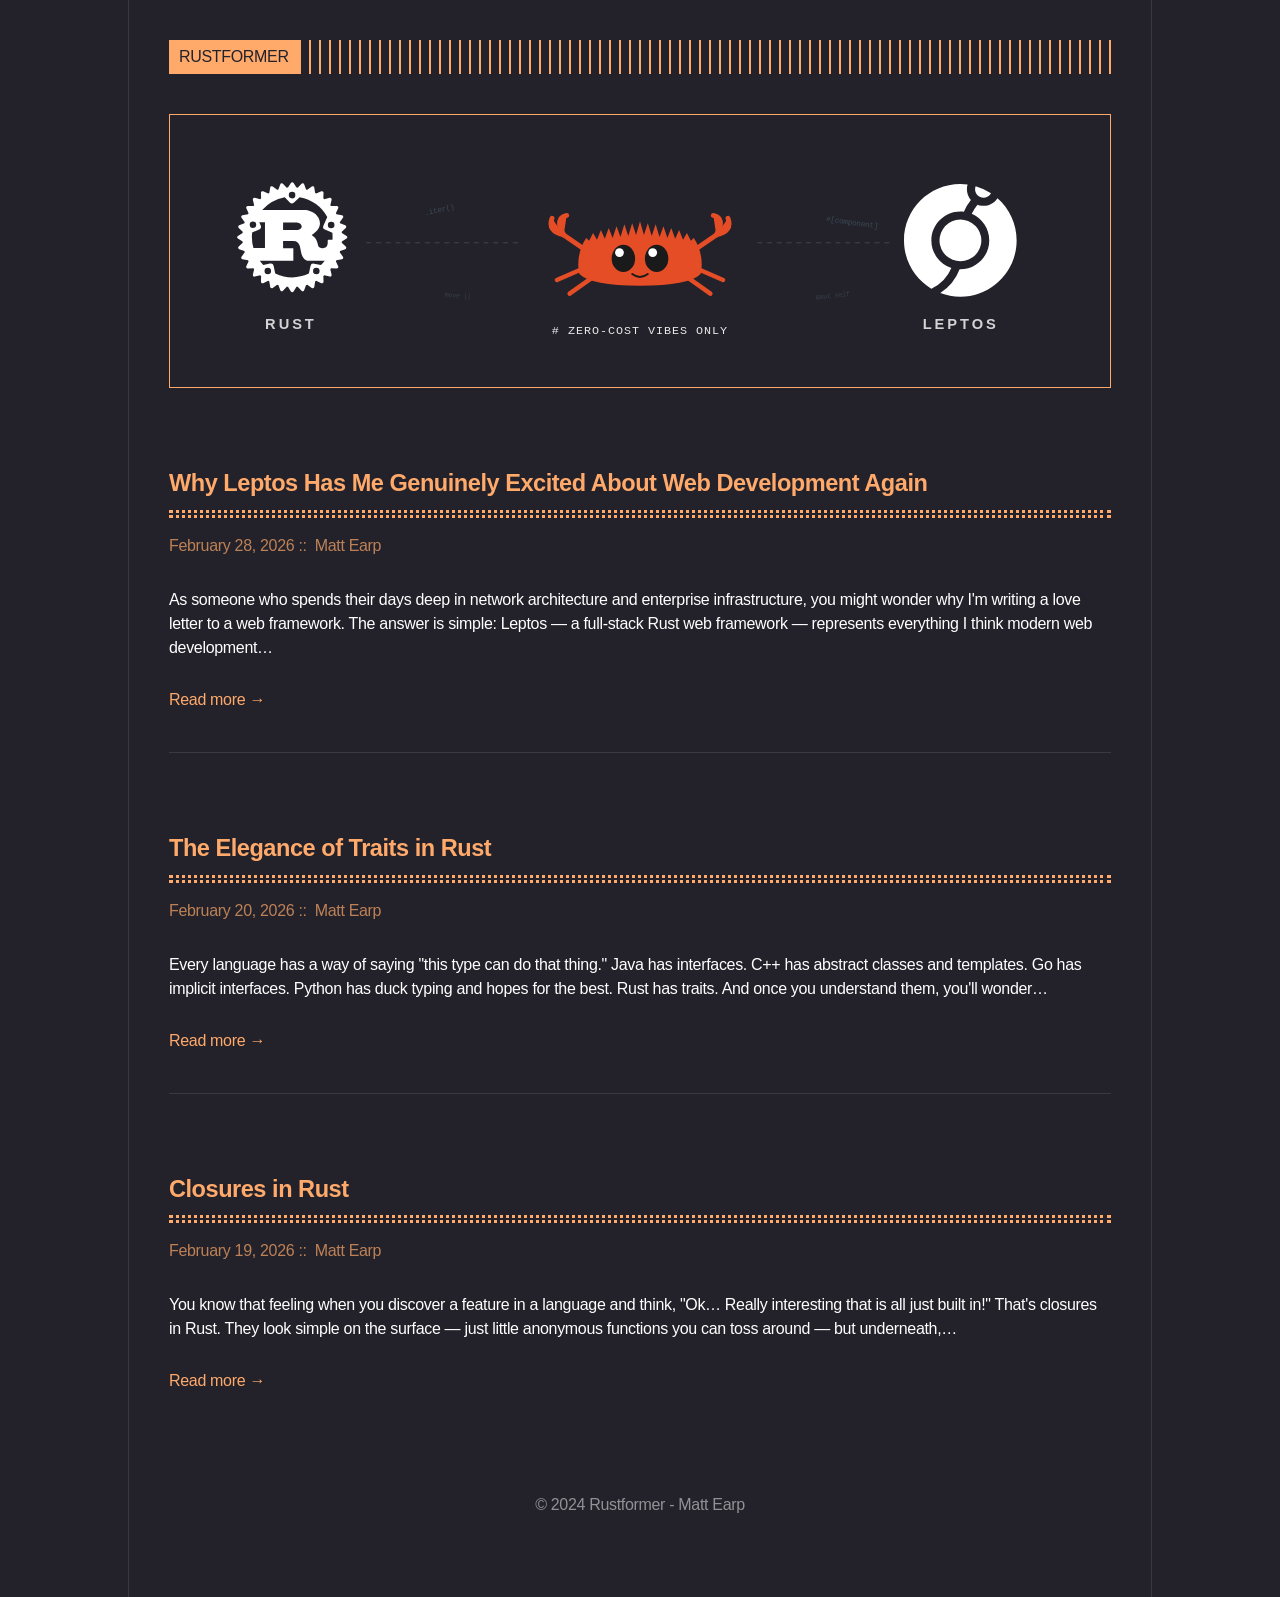
==== commit bdca8195: "Updated from Publii" ====
--- a/index.html
+++ b/index.html
@@ -10,7 +10,7 @@
       C62,5 65,20 62,32
       Q50,44 0,44
       Q-50,44 -62,32
-      Z" fill="#E44D26"></path><ellipse cx="-17" cy="16" rx="12" ry="14" fill="#1a1a1a"></ellipse><ellipse cx="17" cy="16" rx="12" ry="14" fill="#1a1a1a"></ellipse><circle cx="-21" cy="10" r="4.5" fill="white"></circle><circle cx="13" cy="10" r="4.5" fill="white"></circle><path d="M-8,32 Q0,38 8,32" stroke="#1a1a1a" stroke-width="2" fill="none" stroke-linecap="round"></path></g><g transform="translate(720, 40) scale(4.8)"><path fill="#ffffff" d="M10.097 17.876A6.21 6.21 0 0 1 5.834 12c0-3.393 2.773-6.166 6.166-6.166c.248 0 .517.021.766.042a9.9 9.9 0 0 1 1.49-2.504a3.58 3.58 0 0 1-.85-2.296c0-.331.042-.662.146-.993A20 20 0 0 0 12 0C5.38 0 0 5.38 0 12c0 4.366 2.338 8.172 5.814 10.283l.124-.062a8.43 8.43 0 0 0 4.159-4.345m6.848-14.979c.662 0 1.262-.352 1.593-.952v-.02a12.3 12.3 0 0 0-3.269-1.49v.02a1.9 1.9 0 0 0-.124.642c0 .993.807 1.8 1.8 1.8M19.924 3c-.662 1.014-1.758 1.634-2.98 1.634a3.5 3.5 0 0 1-.806-.103a3 3 0 0 1-.476-.145a8.8 8.8 0 0 0-1.22 1.945c2.275.993 3.724 3.186 3.724 5.669c0 3.393-2.773 6.166-6.166 6.166h-.145a10.37 10.37 0 0 1-4.117 5.048C9.062 23.71 10.51 24 12 24c6.62 0 12-5.38 12-12c0-3.58-1.572-6.807-4.076-9m-8.848 4.67a4.428 4.428 0 1 0 1.849 8.661a4.428 4.428 0 1 0-1.85-8.66z"></path></g><text x="93" y="188" text-anchor="middle" font-family="'Segoe UI', sans-serif" font-size="15" font-weight="600" fill="white" opacity="0.8" letter-spacing="3">RUST</text><text x="450" y="193" text-anchor="middle" font-family="'Courier New', monospace" font-size="12" fill="white" opacity="0.9" letter-spacing="1"># ZERO-COST VIBES ONLY</text><text x="778" y="188" text-anchor="middle" font-family="'Segoe UI', sans-serif" font-size="15" font-weight="600" fill="white" opacity="0.8" letter-spacing="3">LEPTOS</text><line x1="170" y1="100" x2="330" y2="100" stroke="white" stroke-width="1" opacity="0.15" stroke-dasharray="5,5"></line><line x1="570" y1="100" x2="710" y2="100" stroke="white" stroke-width="1" opacity="0.15" stroke-dasharray="5,5"></line><text x="230" y="72" font-family="'Courier New', monospace" font-size="8" fill="#87CEEB" opacity="0.22" transform="rotate(-12, 230, 72)">.iter()</text><text x="640" y="78" font-family="'Courier New', monospace" font-size="8" fill="#87CEEB" opacity="0.22" transform="rotate(8, 640, 78)">#[component]</text><text x="250" y="155" font-family="'Courier New', monospace" font-size="7" fill="#87CEEB" opacity="0.16" transform="rotate(5, 250, 155)">move ||</text><text x="630" y="158" font-family="'Courier New', monospace" font-size="7" fill="#87CEEB" opacity="0.16" transform="rotate(-6, 630, 158)">&amp;mut self</text></svg></p></div><div class="posts"><article class="post"><header><h2 class="h1 post__title"><a href="https://madkrell.github.io/rustformer-pages/the-elegance-of-traits-in-rust.html">The Elegance of Traits in Rust</a></h2><div class="post__meta"><time datetime="2026-02-20T20:20" class="post__date">February 20, 2026 </time><a href="https://madkrell.github.io/rustformer-pages/authors/matt-earp/" class="post__author">Matt Earp</a></div><div class="post__tags"></div></header><div class="post__content"><p>Every language has a way of saying "this type can do that thing." Java has interfaces. C++ has abstract classes and templates. Go has implicit interfaces. Python has duck typing and hopes for the best. Rust has traits. And once you understand them, you'll wonder&hellip;</p><a href="https://madkrell.github.io/rustformer-pages/the-elegance-of-traits-in-rust.html" class="read-more">Read more &#8594;</a></div></article><article class="post"><header><h2 class="h1 post__title"><a href="https://madkrell.github.io/rustformer-pages/closures-in-rust-your-new-favourite-superpower.html">Closures in Rust</a></h2><div class="post__meta"><time datetime="2026-02-19T20:16" class="post__date">February 19, 2026 </time><a href="https://madkrell.github.io/rustformer-pages/authors/matt-earp/" class="post__author">Matt Earp</a></div><div class="post__tags"></div></header><div class="post__content"><p>You know that feeling when you discover a feature in a language and think, "Ok… Really interesting that is all just built in!" That's closures in Rust. They look simple on the surface — just little anonymous functions you can toss around — but underneath,&hellip;</p><a href="https://madkrell.github.io/rustformer-pages/closures-in-rust-your-new-favourite-superpower.html" class="read-more">Read more &#8594;</a></div></article></div></main><footer class="footer"><div class="footer__inner"><div class="footer__copyright"><p>© 2024 Rustformer - Matt Earp</p></div></div></footer></div><script defer="defer" src="https://madkrell.github.io/rustformer-pages/assets/js/scripts.min.js?v=c2232aa7558e9517946129d2a1b8c770"></script><script>window.publiiThemeMenuConfig={mobileMenuMode:'sidebar',animationSpeed:300,submenuWidth: 'auto',doubleClickTime:500,mobileMenuExpandableSubmenus:true,relatedContainerForOverlayMenuSelector:'.top'};</script><script>var images = document.querySelectorAll('img[loading]');
+      Z" fill="#E44D26"></path><ellipse cx="-17" cy="16" rx="12" ry="14" fill="#1a1a1a"></ellipse><ellipse cx="17" cy="16" rx="12" ry="14" fill="#1a1a1a"></ellipse><circle cx="-21" cy="10" r="4.5" fill="white"></circle><circle cx="13" cy="10" r="4.5" fill="white"></circle><path d="M-8,32 Q0,38 8,32" stroke="#1a1a1a" stroke-width="2" fill="none" stroke-linecap="round"></path></g><g transform="translate(720, 40) scale(4.8)"><path fill="#ffffff" d="M10.097 17.876A6.21 6.21 0 0 1 5.834 12c0-3.393 2.773-6.166 6.166-6.166c.248 0 .517.021.766.042a9.9 9.9 0 0 1 1.49-2.504a3.58 3.58 0 0 1-.85-2.296c0-.331.042-.662.146-.993A20 20 0 0 0 12 0C5.38 0 0 5.38 0 12c0 4.366 2.338 8.172 5.814 10.283l.124-.062a8.43 8.43 0 0 0 4.159-4.345m6.848-14.979c.662 0 1.262-.352 1.593-.952v-.02a12.3 12.3 0 0 0-3.269-1.49v.02a1.9 1.9 0 0 0-.124.642c0 .993.807 1.8 1.8 1.8M19.924 3c-.662 1.014-1.758 1.634-2.98 1.634a3.5 3.5 0 0 1-.806-.103a3 3 0 0 1-.476-.145a8.8 8.8 0 0 0-1.22 1.945c2.275.993 3.724 3.186 3.724 5.669c0 3.393-2.773 6.166-6.166 6.166h-.145a10.37 10.37 0 0 1-4.117 5.048C9.062 23.71 10.51 24 12 24c6.62 0 12-5.38 12-12c0-3.58-1.572-6.807-4.076-9m-8.848 4.67a4.428 4.428 0 1 0 1.849 8.661a4.428 4.428 0 1 0-1.85-8.66z"></path></g><text x="93" y="188" text-anchor="middle" font-family="'Segoe UI', sans-serif" font-size="15" font-weight="600" fill="white" opacity="0.8" letter-spacing="3">RUST</text><text x="450" y="193" text-anchor="middle" font-family="'Courier New', monospace" font-size="12" fill="white" opacity="0.9" letter-spacing="1"># ZERO-COST VIBES ONLY</text><text x="778" y="188" text-anchor="middle" font-family="'Segoe UI', sans-serif" font-size="15" font-weight="600" fill="white" opacity="0.8" letter-spacing="3">LEPTOS</text><line x1="170" y1="100" x2="330" y2="100" stroke="white" stroke-width="1" opacity="0.15" stroke-dasharray="5,5"></line><line x1="570" y1="100" x2="710" y2="100" stroke="white" stroke-width="1" opacity="0.15" stroke-dasharray="5,5"></line><text x="230" y="72" font-family="'Courier New', monospace" font-size="8" fill="#87CEEB" opacity="0.22" transform="rotate(-12, 230, 72)">.iter()</text><text x="640" y="78" font-family="'Courier New', monospace" font-size="8" fill="#87CEEB" opacity="0.22" transform="rotate(8, 640, 78)">#[component]</text><text x="250" y="155" font-family="'Courier New', monospace" font-size="7" fill="#87CEEB" opacity="0.16" transform="rotate(5, 250, 155)">move ||</text><text x="630" y="158" font-family="'Courier New', monospace" font-size="7" fill="#87CEEB" opacity="0.16" transform="rotate(-6, 630, 158)">&amp;mut self</text></svg></p></div><div class="posts"><article class="post"><header><h2 class="h1 post__title"><a href="https://madkrell.github.io/rustformer-pages/why-leptos-has-me-genuinely-excited-about-web-development-again.html">Why Leptos Has Me Genuinely Excited About Web Development Again</a></h2><div class="post__meta"><time datetime="2026-02-28T19:30" class="post__date">February 28, 2026 </time><a href="https://madkrell.github.io/rustformer-pages/authors/matt-earp/" class="post__author">Matt Earp</a></div><div class="post__tags"></div></header><div class="post__content"><p>As someone who spends their days deep in network architecture and enterprise infrastructure, you might wonder why I'm writing a love letter to a web framework. The answer is simple: Leptos — a full-stack Rust web framework — represents everything I think modern web development&hellip;</p><a href="https://madkrell.github.io/rustformer-pages/why-leptos-has-me-genuinely-excited-about-web-development-again.html" class="read-more">Read more &#8594;</a></div></article><article class="post"><header><h2 class="h1 post__title"><a href="https://madkrell.github.io/rustformer-pages/the-elegance-of-traits-in-rust.html">The Elegance of Traits in Rust</a></h2><div class="post__meta"><time datetime="2026-02-20T20:20" class="post__date">February 20, 2026 </time><a href="https://madkrell.github.io/rustformer-pages/authors/matt-earp/" class="post__author">Matt Earp</a></div><div class="post__tags"></div></header><div class="post__content"><p>Every language has a way of saying "this type can do that thing." Java has interfaces. C++ has abstract classes and templates. Go has implicit interfaces. Python has duck typing and hopes for the best. Rust has traits. And once you understand them, you'll wonder&hellip;</p><a href="https://madkrell.github.io/rustformer-pages/the-elegance-of-traits-in-rust.html" class="read-more">Read more &#8594;</a></div></article><article class="post"><header><h2 class="h1 post__title"><a href="https://madkrell.github.io/rustformer-pages/closures-in-rust-your-new-favourite-superpower.html">Closures in Rust</a></h2><div class="post__meta"><time datetime="2026-02-19T20:16" class="post__date">February 19, 2026 </time><a href="https://madkrell.github.io/rustformer-pages/authors/matt-earp/" class="post__author">Matt Earp</a></div><div class="post__tags"></div></header><div class="post__content"><p>You know that feeling when you discover a feature in a language and think, "Ok… Really interesting that is all just built in!" That's closures in Rust. They look simple on the surface — just little anonymous functions you can toss around — but underneath,&hellip;</p><a href="https://madkrell.github.io/rustformer-pages/closures-in-rust-your-new-favourite-superpower.html" class="read-more">Read more &#8594;</a></div></article></div></main><footer class="footer"><div class="footer__inner"><div class="footer__copyright"><p>© 2024 Rustformer - Matt Earp</p></div></div></footer></div><script defer="defer" src="https://madkrell.github.io/rustformer-pages/assets/js/scripts.min.js?v=c2232aa7558e9517946129d2a1b8c770"></script><script>window.publiiThemeMenuConfig={mobileMenuMode:'sidebar',animationSpeed:300,submenuWidth: 'auto',doubleClickTime:500,mobileMenuExpandableSubmenus:true,relatedContainerForOverlayMenuSelector:'.top'};</script><script>var images = document.querySelectorAll('img[loading]');
         for (var i = 0; i < images.length; i++) {
             if (images[i].complete) {
                 images[i].classList.add('is-loaded');
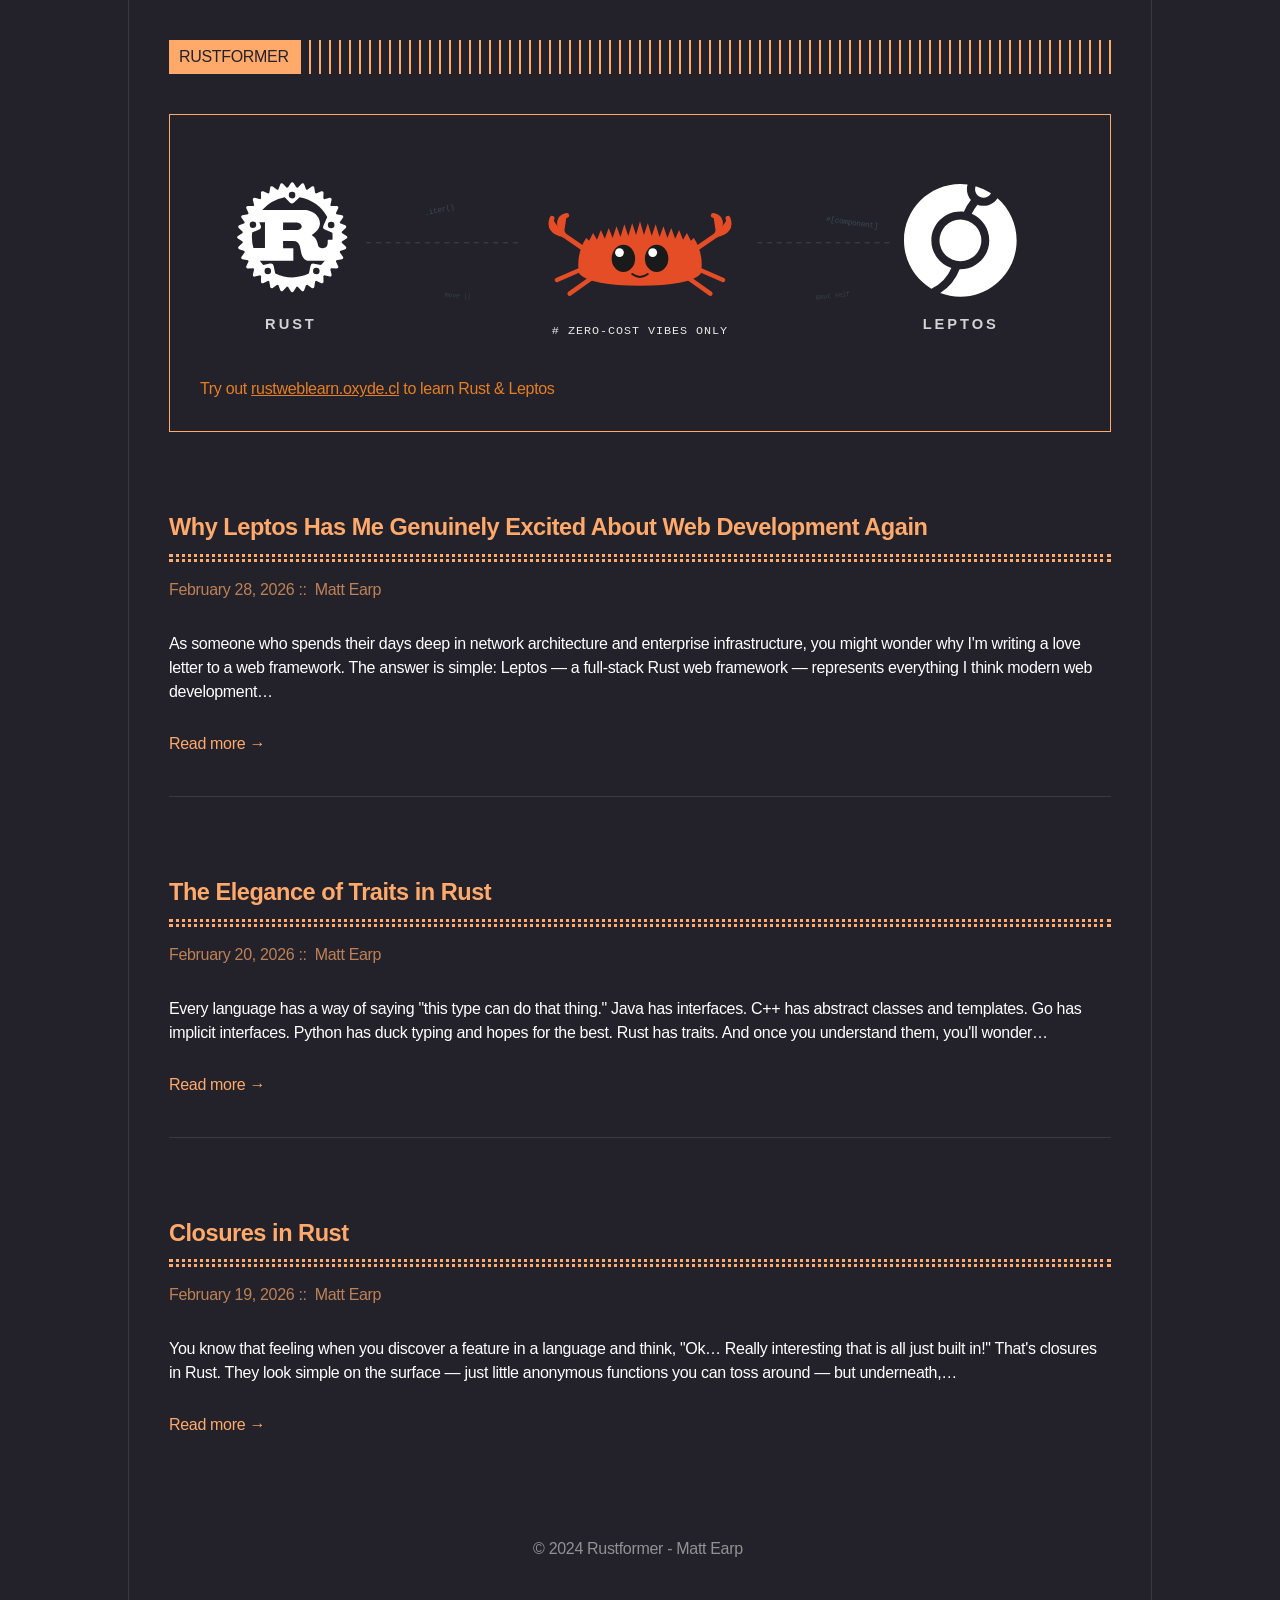
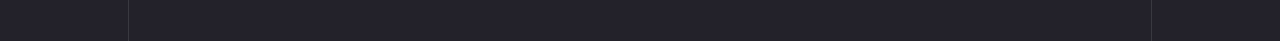
==== commit e321b5b7: "Updated from Publii" ====
--- a/index.html
+++ b/index.html
@@ -10,7 +10,7 @@
       C62,5 65,20 62,32
       Q50,44 0,44
       Q-50,44 -62,32
-      Z" fill="#E44D26"></path><ellipse cx="-17" cy="16" rx="12" ry="14" fill="#1a1a1a"></ellipse><ellipse cx="17" cy="16" rx="12" ry="14" fill="#1a1a1a"></ellipse><circle cx="-21" cy="10" r="4.5" fill="white"></circle><circle cx="13" cy="10" r="4.5" fill="white"></circle><path d="M-8,32 Q0,38 8,32" stroke="#1a1a1a" stroke-width="2" fill="none" stroke-linecap="round"></path></g><g transform="translate(720, 40) scale(4.8)"><path fill="#ffffff" d="M10.097 17.876A6.21 6.21 0 0 1 5.834 12c0-3.393 2.773-6.166 6.166-6.166c.248 0 .517.021.766.042a9.9 9.9 0 0 1 1.49-2.504a3.58 3.58 0 0 1-.85-2.296c0-.331.042-.662.146-.993A20 20 0 0 0 12 0C5.38 0 0 5.38 0 12c0 4.366 2.338 8.172 5.814 10.283l.124-.062a8.43 8.43 0 0 0 4.159-4.345m6.848-14.979c.662 0 1.262-.352 1.593-.952v-.02a12.3 12.3 0 0 0-3.269-1.49v.02a1.9 1.9 0 0 0-.124.642c0 .993.807 1.8 1.8 1.8M19.924 3c-.662 1.014-1.758 1.634-2.98 1.634a3.5 3.5 0 0 1-.806-.103a3 3 0 0 1-.476-.145a8.8 8.8 0 0 0-1.22 1.945c2.275.993 3.724 3.186 3.724 5.669c0 3.393-2.773 6.166-6.166 6.166h-.145a10.37 10.37 0 0 1-4.117 5.048C9.062 23.71 10.51 24 12 24c6.62 0 12-5.38 12-12c0-3.58-1.572-6.807-4.076-9m-8.848 4.67a4.428 4.428 0 1 0 1.849 8.661a4.428 4.428 0 1 0-1.85-8.66z"></path></g><text x="93" y="188" text-anchor="middle" font-family="'Segoe UI', sans-serif" font-size="15" font-weight="600" fill="white" opacity="0.8" letter-spacing="3">RUST</text><text x="450" y="193" text-anchor="middle" font-family="'Courier New', monospace" font-size="12" fill="white" opacity="0.9" letter-spacing="1"># ZERO-COST VIBES ONLY</text><text x="778" y="188" text-anchor="middle" font-family="'Segoe UI', sans-serif" font-size="15" font-weight="600" fill="white" opacity="0.8" letter-spacing="3">LEPTOS</text><line x1="170" y1="100" x2="330" y2="100" stroke="white" stroke-width="1" opacity="0.15" stroke-dasharray="5,5"></line><line x1="570" y1="100" x2="710" y2="100" stroke="white" stroke-width="1" opacity="0.15" stroke-dasharray="5,5"></line><text x="230" y="72" font-family="'Courier New', monospace" font-size="8" fill="#87CEEB" opacity="0.22" transform="rotate(-12, 230, 72)">.iter()</text><text x="640" y="78" font-family="'Courier New', monospace" font-size="8" fill="#87CEEB" opacity="0.22" transform="rotate(8, 640, 78)">#[component]</text><text x="250" y="155" font-family="'Courier New', monospace" font-size="7" fill="#87CEEB" opacity="0.16" transform="rotate(5, 250, 155)">move ||</text><text x="630" y="158" font-family="'Courier New', monospace" font-size="7" fill="#87CEEB" opacity="0.16" transform="rotate(-6, 630, 158)">&amp;mut self</text></svg></p></div><div class="posts"><article class="post"><header><h2 class="h1 post__title"><a href="https://madkrell.github.io/rustformer-pages/why-leptos-has-me-genuinely-excited-about-web-development-again.html">Why Leptos Has Me Genuinely Excited About Web Development Again</a></h2><div class="post__meta"><time datetime="2026-02-28T19:30" class="post__date">February 28, 2026 </time><a href="https://madkrell.github.io/rustformer-pages/authors/matt-earp/" class="post__author">Matt Earp</a></div><div class="post__tags"></div></header><div class="post__content"><p>As someone who spends their days deep in network architecture and enterprise infrastructure, you might wonder why I'm writing a love letter to a web framework. The answer is simple: Leptos — a full-stack Rust web framework — represents everything I think modern web development&hellip;</p><a href="https://madkrell.github.io/rustformer-pages/why-leptos-has-me-genuinely-excited-about-web-development-again.html" class="read-more">Read more &#8594;</a></div></article><article class="post"><header><h2 class="h1 post__title"><a href="https://madkrell.github.io/rustformer-pages/the-elegance-of-traits-in-rust.html">The Elegance of Traits in Rust</a></h2><div class="post__meta"><time datetime="2026-02-20T20:20" class="post__date">February 20, 2026 </time><a href="https://madkrell.github.io/rustformer-pages/authors/matt-earp/" class="post__author">Matt Earp</a></div><div class="post__tags"></div></header><div class="post__content"><p>Every language has a way of saying "this type can do that thing." Java has interfaces. C++ has abstract classes and templates. Go has implicit interfaces. Python has duck typing and hopes for the best. Rust has traits. And once you understand them, you'll wonder&hellip;</p><a href="https://madkrell.github.io/rustformer-pages/the-elegance-of-traits-in-rust.html" class="read-more">Read more &#8594;</a></div></article><article class="post"><header><h2 class="h1 post__title"><a href="https://madkrell.github.io/rustformer-pages/closures-in-rust-your-new-favourite-superpower.html">Closures in Rust</a></h2><div class="post__meta"><time datetime="2026-02-19T20:16" class="post__date">February 19, 2026 </time><a href="https://madkrell.github.io/rustformer-pages/authors/matt-earp/" class="post__author">Matt Earp</a></div><div class="post__tags"></div></header><div class="post__content"><p>You know that feeling when you discover a feature in a language and think, "Ok… Really interesting that is all just built in!" That's closures in Rust. They look simple on the surface — just little anonymous functions you can toss around — but underneath,&hellip;</p><a href="https://madkrell.github.io/rustformer-pages/closures-in-rust-your-new-favourite-superpower.html" class="read-more">Read more &#8594;</a></div></article></div></main><footer class="footer"><div class="footer__inner"><div class="footer__copyright"><p>© 2024 Rustformer - Matt Earp</p></div></div></footer></div><script defer="defer" src="https://madkrell.github.io/rustformer-pages/assets/js/scripts.min.js?v=c2232aa7558e9517946129d2a1b8c770"></script><script>window.publiiThemeMenuConfig={mobileMenuMode:'sidebar',animationSpeed:300,submenuWidth: 'auto',doubleClickTime:500,mobileMenuExpandableSubmenus:true,relatedContainerForOverlayMenuSelector:'.top'};</script><script>var images = document.querySelectorAll('img[loading]');
+      Z" fill="#E44D26"></path><ellipse cx="-17" cy="16" rx="12" ry="14" fill="#1a1a1a"></ellipse><ellipse cx="17" cy="16" rx="12" ry="14" fill="#1a1a1a"></ellipse><circle cx="-21" cy="10" r="4.5" fill="white"></circle><circle cx="13" cy="10" r="4.5" fill="white"></circle><path d="M-8,32 Q0,38 8,32" stroke="#1a1a1a" stroke-width="2" fill="none" stroke-linecap="round"></path></g><g transform="translate(720, 40) scale(4.8)"><path fill="#ffffff" d="M10.097 17.876A6.21 6.21 0 0 1 5.834 12c0-3.393 2.773-6.166 6.166-6.166c.248 0 .517.021.766.042a9.9 9.9 0 0 1 1.49-2.504a3.58 3.58 0 0 1-.85-2.296c0-.331.042-.662.146-.993A20 20 0 0 0 12 0C5.38 0 0 5.38 0 12c0 4.366 2.338 8.172 5.814 10.283l.124-.062a8.43 8.43 0 0 0 4.159-4.345m6.848-14.979c.662 0 1.262-.352 1.593-.952v-.02a12.3 12.3 0 0 0-3.269-1.49v.02a1.9 1.9 0 0 0-.124.642c0 .993.807 1.8 1.8 1.8M19.924 3c-.662 1.014-1.758 1.634-2.98 1.634a3.5 3.5 0 0 1-.806-.103a3 3 0 0 1-.476-.145a8.8 8.8 0 0 0-1.22 1.945c2.275.993 3.724 3.186 3.724 5.669c0 3.393-2.773 6.166-6.166 6.166h-.145a10.37 10.37 0 0 1-4.117 5.048C9.062 23.71 10.51 24 12 24c6.62 0 12-5.38 12-12c0-3.58-1.572-6.807-4.076-9m-8.848 4.67a4.428 4.428 0 1 0 1.849 8.661a4.428 4.428 0 1 0-1.85-8.66z"></path></g><text x="93" y="188" text-anchor="middle" font-family="'Segoe UI', sans-serif" font-size="15" font-weight="600" fill="white" opacity="0.8" letter-spacing="3">RUST</text><text x="450" y="193" text-anchor="middle" font-family="'Courier New', monospace" font-size="12" fill="white" opacity="0.9" letter-spacing="1"># ZERO-COST VIBES ONLY</text><text x="778" y="188" text-anchor="middle" font-family="'Segoe UI', sans-serif" font-size="15" font-weight="600" fill="white" opacity="0.8" letter-spacing="3">LEPTOS</text><line x1="170" y1="100" x2="330" y2="100" stroke="white" stroke-width="1" opacity="0.15" stroke-dasharray="5,5"></line><line x1="570" y1="100" x2="710" y2="100" stroke="white" stroke-width="1" opacity="0.15" stroke-dasharray="5,5"></line><text x="230" y="72" font-family="'Courier New', monospace" font-size="8" fill="#87CEEB" opacity="0.22" transform="rotate(-12, 230, 72)">.iter()</text><text x="640" y="78" font-family="'Courier New', monospace" font-size="8" fill="#87CEEB" opacity="0.22" transform="rotate(8, 640, 78)">#[component]</text><text x="250" y="155" font-family="'Courier New', monospace" font-size="7" fill="#87CEEB" opacity="0.16" transform="rotate(5, 250, 155)">move ||</text><text x="630" y="158" font-family="'Courier New', monospace" font-size="7" fill="#87CEEB" opacity="0.16" transform="rotate(-6, 630, 158)">&amp;mut self</text></svg></p><p><span style="color: #e67e23;">Try out <a href="https://rustweblearn.oxyde.cl/" style="color: #e67e23; text-decoration: underline;">rustweblearn.oxyde.cl</a> to learn Rust &amp; Leptos</span></p></div><div class="posts"><article class="post"><header><h2 class="h1 post__title"><a href="https://madkrell.github.io/rustformer-pages/why-leptos-has-me-genuinely-excited-about-web-development-again.html">Why Leptos Has Me Genuinely Excited About Web Development Again</a></h2><div class="post__meta"><time datetime="2026-02-28T19:30" class="post__date">February 28, 2026 </time><a href="https://madkrell.github.io/rustformer-pages/authors/matt-earp/" class="post__author">Matt Earp</a></div><div class="post__tags"></div></header><div class="post__content"><p>As someone who spends their days deep in network architecture and enterprise infrastructure, you might wonder why I'm writing a love letter to a web framework. The answer is simple: Leptos — a full-stack Rust web framework — represents everything I think modern web development&hellip;</p><a href="https://madkrell.github.io/rustformer-pages/why-leptos-has-me-genuinely-excited-about-web-development-again.html" class="read-more">Read more &#8594;</a></div></article><article class="post"><header><h2 class="h1 post__title"><a href="https://madkrell.github.io/rustformer-pages/the-elegance-of-traits-in-rust.html">The Elegance of Traits in Rust</a></h2><div class="post__meta"><time datetime="2026-02-20T20:20" class="post__date">February 20, 2026 </time><a href="https://madkrell.github.io/rustformer-pages/authors/matt-earp/" class="post__author">Matt Earp</a></div><div class="post__tags"></div></header><div class="post__content"><p>Every language has a way of saying "this type can do that thing." Java has interfaces. C++ has abstract classes and templates. Go has implicit interfaces. Python has duck typing and hopes for the best. Rust has traits. And once you understand them, you'll wonder&hellip;</p><a href="https://madkrell.github.io/rustformer-pages/the-elegance-of-traits-in-rust.html" class="read-more">Read more &#8594;</a></div></article><article class="post"><header><h2 class="h1 post__title"><a href="https://madkrell.github.io/rustformer-pages/closures-in-rust-your-new-favourite-superpower.html">Closures in Rust</a></h2><div class="post__meta"><time datetime="2026-02-19T20:16" class="post__date">February 19, 2026 </time><a href="https://madkrell.github.io/rustformer-pages/authors/matt-earp/" class="post__author">Matt Earp</a></div><div class="post__tags"></div></header><div class="post__content"><p>You know that feeling when you discover a feature in a language and think, "Ok… Really interesting that is all just built in!" That's closures in Rust. They look simple on the surface — just little anonymous functions you can toss around — but underneath,&hellip;</p><a href="https://madkrell.github.io/rustformer-pages/closures-in-rust-your-new-favourite-superpower.html" class="read-more">Read more &#8594;</a></div></article></div></main><footer class="footer"><div class="footer__inner"><div class="footer__copyright"><p>© 2024 Rustformer - Matt Earp </p></div></div></footer></div><script defer="defer" src="https://madkrell.github.io/rustformer-pages/assets/js/scripts.min.js?v=c2232aa7558e9517946129d2a1b8c770"></script><script>window.publiiThemeMenuConfig={mobileMenuMode:'sidebar',animationSpeed:300,submenuWidth: 'auto',doubleClickTime:500,mobileMenuExpandableSubmenus:true,relatedContainerForOverlayMenuSelector:'.top'};</script><script>var images = document.querySelectorAll('img[loading]');
         for (var i = 0; i < images.length; i++) {
             if (images[i].complete) {
                 images[i].classList.add('is-loaded');
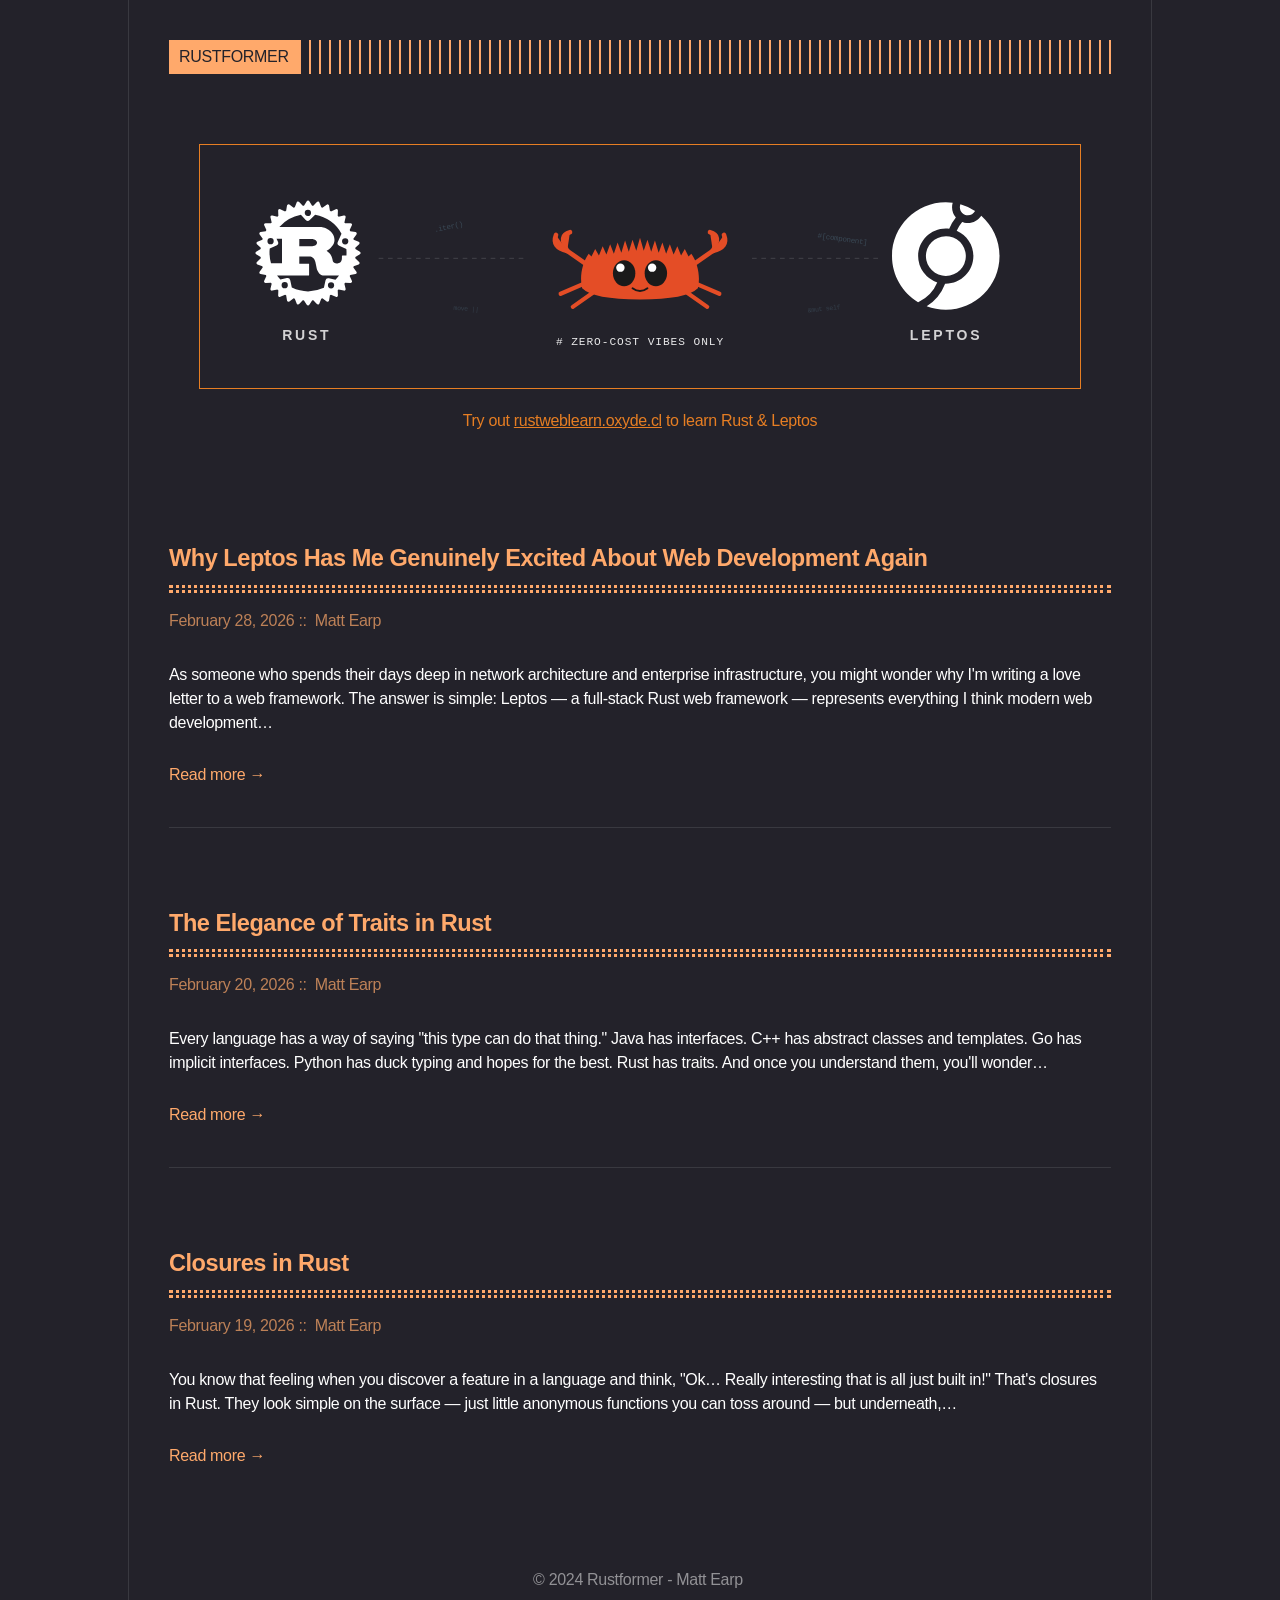
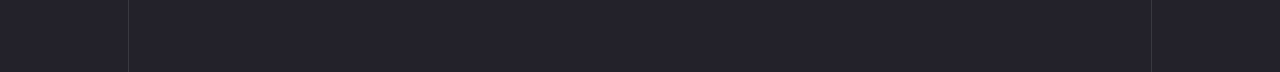
==== commit 2368e35d: "Updated from Publii" ====
--- a/index.html
+++ b/index.html
@@ -1,4 +1,4 @@
-<!DOCTYPE html><html lang="en-gb"><head><meta charset="utf-8"><meta http-equiv="X-UA-Compatible" content="IE=edge"><meta name="viewport" content="width=device-width,initial-scale=1"><title>RUSTFORMER</title><meta name="generator" content="Publii Open-Source CMS for Static Site"><link rel="canonical" href="https://madkrell.github.io/rustformer-pages/"><link rel="alternate" type="application/atom+xml" href="https://madkrell.github.io/rustformer-pages/feed.xml" title="RUSTFORMER - RSS"><link rel="alternate" type="application/json" href="https://madkrell.github.io/rustformer-pages/feed.json" title="RUSTFORMER - JSON"><meta property="og:title" content="RUSTFORMER"><meta property="og:site_name" content="RUSTFORMER"><meta property="og:description" content=""><meta property="og:url" content="https://madkrell.github.io/rustformer-pages/"><meta property="og:type" content="website"><link rel="stylesheet" href="https://madkrell.github.io/rustformer-pages/assets/css/style.css?v=1d916606db2a8f6f8c948e3b599a4afa"><script type="application/ld+json">{"@context":"http://schema.org","@type":"Organization","name":"RUSTFORMER","url":"https://madkrell.github.io/rustformer-pages/"}</script><noscript><style>img[loading] {
+<!DOCTYPE html><html lang="en-gb"><head><meta charset="utf-8"><meta http-equiv="X-UA-Compatible" content="IE=edge"><meta name="viewport" content="width=device-width,initial-scale=1"><title>RUSTFORMER</title><meta name="generator" content="Publii Open-Source CMS for Static Site"><link rel="canonical" href="https://madkrell.github.io/rustformer-pages/"><link rel="alternate" type="application/atom+xml" href="https://madkrell.github.io/rustformer-pages/feed.xml" title="RUSTFORMER - RSS"><link rel="alternate" type="application/json" href="https://madkrell.github.io/rustformer-pages/feed.json" title="RUSTFORMER - JSON"><meta property="og:title" content="RUSTFORMER"><meta property="og:site_name" content="RUSTFORMER"><meta property="og:description" content=""><meta property="og:url" content="https://madkrell.github.io/rustformer-pages/"><meta property="og:type" content="website"><link rel="stylesheet" href="https://madkrell.github.io/rustformer-pages/assets/css/style.css?v=6bf3980745b8772996245d89067841d0"><script type="application/ld+json">{"@context":"http://schema.org","@type":"Organization","name":"RUSTFORMER","url":"https://madkrell.github.io/rustformer-pages/"}</script><noscript><style>img[loading] {
                     opacity: 1;
                 }</style></noscript></head><body class="home-template"><div class="container container--center"><header class="header"><div class="header__logo"><a class="logo" href="https://madkrell.github.io/rustformer-pages/">RUSTFORMER</a></div></header><main class="content"><div class="hero framed"><p><svg xmlns="http://www.w3.org/2000/svg" viewbox="0 0 900 210"><g transform="translate(38, 38) scale(0.22)"><path fill="#ffffff" d="m508.52 249.75l-21.82-13.51c-.17-2-.34-3.93-.55-5.88l18.72-17.5a7.35 7.35 0 0 0-2.44-12.25l-24-9c-.54-1.88-1.08-3.78-1.67-5.64l15-20.83a7.35 7.35 0 0 0-4.79-11.54l-25.42-4.15c-.9-1.73-1.79-3.45-2.73-5.15l10.68-23.42a7.35 7.35 0 0 0-6.95-10.39l-25.82.91q-1.79-2.22-3.61-4.4L439 81.84a7.36 7.36 0 0 0-8.84-8.84L405 78.93q-2.17-1.83-4.4-3.61l.91-25.82a7.35 7.35 0 0 0-10.39-7L367.7 53.23c-1.7-.94-3.43-1.84-5.15-2.73l-4.15-25.42a7.35 7.35 0 0 0-11.54-4.79L326 35.26c-1.86-.59-3.75-1.13-5.64-1.67l-9-24a7.35 7.35 0 0 0-12.25-2.44l-17.5 18.72c-1.95-.21-3.91-.38-5.88-.55L262.25 3.48a7.35 7.35 0 0 0-12.5 0L236.24 25.3c-2 .17-3.93.34-5.88.55l-17.5-18.72a7.35 7.35 0 0 0-12.25 2.44l-9 24c-1.89.55-3.79 1.08-5.66 1.68l-20.82-15a7.35 7.35 0 0 0-11.54 4.79l-4.15 25.41c-1.73.9-3.45 1.79-5.16 2.73l-23.4-10.63a7.35 7.35 0 0 0-10.39 7l.92 25.81c-1.49 1.19-3 2.39-4.42 3.61L81.84 73A7.36 7.36 0 0 0 73 81.84L78.93 107c-1.23 1.45-2.43 2.93-3.62 4.41l-25.81-.91a7.42 7.42 0 0 0-6.37 3.26a7.35 7.35 0 0 0-.57 7.13l10.66 23.41c-.94 1.7-1.83 3.43-2.73 5.16l-25.41 4.14a7.35 7.35 0 0 0-4.79 11.54l15 20.82c-.59 1.87-1.13 3.77-1.68 5.66l-24 9a7.35 7.35 0 0 0-2.44 12.25l18.72 17.5c-.21 1.95-.38 3.91-.55 5.88l-21.86 13.5a7.35 7.35 0 0 0 0 12.5l21.82 13.51c.17 2 .34 3.92.55 5.87l-18.72 17.5a7.35 7.35 0 0 0 2.44 12.25l24 9c.55 1.89 1.08 3.78 1.68 5.65l-15 20.83a7.35 7.35 0 0 0 4.79 11.54l25.42 4.15c.9 1.72 1.79 3.45 2.73 5.14l-10.63 23.43a7.35 7.35 0 0 0 .57 7.13a7.13 7.13 0 0 0 6.37 3.26l25.83-.91q1.77 2.22 3.6 4.4L73 430.16a7.36 7.36 0 0 0 8.84 8.84l25.16-5.93q2.18 1.83 4.41 3.61l-.92 25.82a7.35 7.35 0 0 0 10.39 6.95l23.43-10.68c1.69.94 3.42 1.83 5.14 2.73l4.15 25.42a7.34 7.34 0 0 0 11.54 4.78l20.83-15c1.86.6 3.76 1.13 5.65 1.68l9 24a7.36 7.36 0 0 0 12.25 2.44l17.5-18.72c1.95.21 3.92.38 5.88.55l13.51 21.82a7.35 7.35 0 0 0 12.5 0l13.51-21.82c2-.17 3.93-.34 5.88-.56l17.5 18.73a7.36 7.36 0 0 0 12.25-2.44l9-24c1.89-.55 3.78-1.08 5.65-1.68l20.82 15a7.34 7.34 0 0 0 11.54-4.78l4.15-25.42c1.72-.9 3.45-1.79 5.15-2.73l23.42 10.68a7.35 7.35 0 0 0 10.39-6.95l-.91-25.82q2.22-1.79 4.4-3.61l25.15 5.93a7.36 7.36 0 0 0 8.84-8.84L433.07 405q1.83-2.17 3.61-4.4l25.82.91a7.23 7.23 0 0 0 6.37-3.26a7.35 7.35 0 0 0 .58-7.13l-10.68-23.42c.94-1.7 1.83-3.43 2.73-5.15l25.42-4.15a7.35 7.35 0 0 0 4.79-11.54l-15-20.83c.59-1.87 1.13-3.76 1.67-5.65l24-9a7.35 7.35 0 0 0 2.44-12.25l-18.72-17.5c.21-1.95.38-3.91.55-5.87l21.82-13.51a7.35 7.35 0 0 0 0-12.5Zm-151 129.08A13.91 13.91 0 0 0 341 389.51l-7.64 35.67a187.51 187.51 0 0 1-156.36-.74l-7.64-35.66a13.87 13.87 0 0 0-16.46-10.68l-31.51 6.76a187.38 187.38 0 0 1-16.26-19.21H258.3c1.72 0 2.89-.29 2.89-1.91v-54.19c0-1.57-1.17-1.91-2.89-1.91h-44.83l.05-34.35H262c4.41 0 23.66 1.28 29.79 25.87c1.91 7.55 6.17 32.14 9.06 40c2.89 8.82 14.6 26.46 27.1 26.46H407a187.3 187.3 0 0 1-17.34 20.09Zm25.77 34.49A15.24 15.24 0 1 1 368 398.08h.44a15.23 15.23 0 0 1 14.8 15.24Zm-225.62-.68a15.24 15.24 0 1 1-15.25-15.25h.45a15.25 15.25 0 0 1 14.75 15.25Zm-88.1-178.49l32.83-14.6a13.88 13.88 0 0 0 7.06-18.33L102.69 186h26.56v119.73h-53.6a187.65 187.65 0 0 1-6.08-71.58m-11.26-36.06a15.24 15.24 0 0 1 15.23-15.25H74a15.24 15.24 0 1 1-15.67 15.24Zm155.16 24.49l.05-35.32h63.26c3.28 0 23.07 3.77 23.07 18.62c0 12.29-15.19 16.7-27.68 16.7ZM399 306.71c-9.8 1.13-20.63-4.12-22-10.09c-5.78-32.49-15.39-39.4-30.57-51.4c18.86-11.95 38.46-29.64 38.46-53.26c0-25.52-17.49-41.59-29.4-49.48c-16.76-11-35.28-13.23-40.27-13.23h-198.9a187.49 187.49 0 0 1 104.89-59.19l23.47 24.6a13.82 13.82 0 0 0 19.6.44l26.26-25a187.51 187.51 0 0 1 128.37 91.43l-18 40.57a14 14 0 0 0 7.09 18.33l34.59 15.33a187.12 187.12 0 0 1 .4 32.54h-19.28c-1.91 0-2.69 1.27-2.69 3.13v8.82C421 301 409.31 305.58 399 306.71M240 60.21A15.24 15.24 0 0 1 255.21 45h.45A15.24 15.24 0 1 1 240 60.21M436.84 214a15.24 15.24 0 1 1 0-30.48h.44a15.24 15.24 0 0 1-.44 30.48"></path></g><g transform="translate(450, 100)"><path d="M-38,28 L-72,52" stroke="#E44D26" stroke-width="4.5" stroke-linecap="round" fill="none"></path><path d="M-48,22 L-85,38" stroke="#E44D26" stroke-width="4.5" stroke-linecap="round" fill="none"></path><path d="M38,28 L72,52" stroke="#E44D26" stroke-width="4.5" stroke-linecap="round" fill="none"></path><path d="M48,22 L85,38" stroke="#E44D26" stroke-width="4.5" stroke-linecap="round" fill="none"></path><path d="M-55,8 L-78,-8" stroke="#E44D26" stroke-width="5" stroke-linecap="round" fill="none"></path><path d="M-78,-8 Q-88,-25 -75,-28" stroke="#E44D26" stroke-width="5" fill="#E44D26" stroke-linecap="round" stroke-linejoin="round"></path><path d="M-78,-8 Q-95,-12 -90,-25" stroke="#E44D26" stroke-width="5" fill="#E44D26" stroke-linecap="round" stroke-linejoin="round"></path><path d="M55,8 L78,-8" stroke="#E44D26" stroke-width="5" stroke-linecap="round" fill="none"></path><path d="M78,-8 Q88,-25 75,-28" stroke="#E44D26" stroke-width="5" fill="#E44D26" stroke-linecap="round" stroke-linejoin="round"></path><path d="M78,-8 Q95,-12 90,-25" stroke="#E44D26" stroke-width="5" fill="#E44D26" stroke-linecap="round" stroke-linejoin="round"></path><path d="
       M-62,32
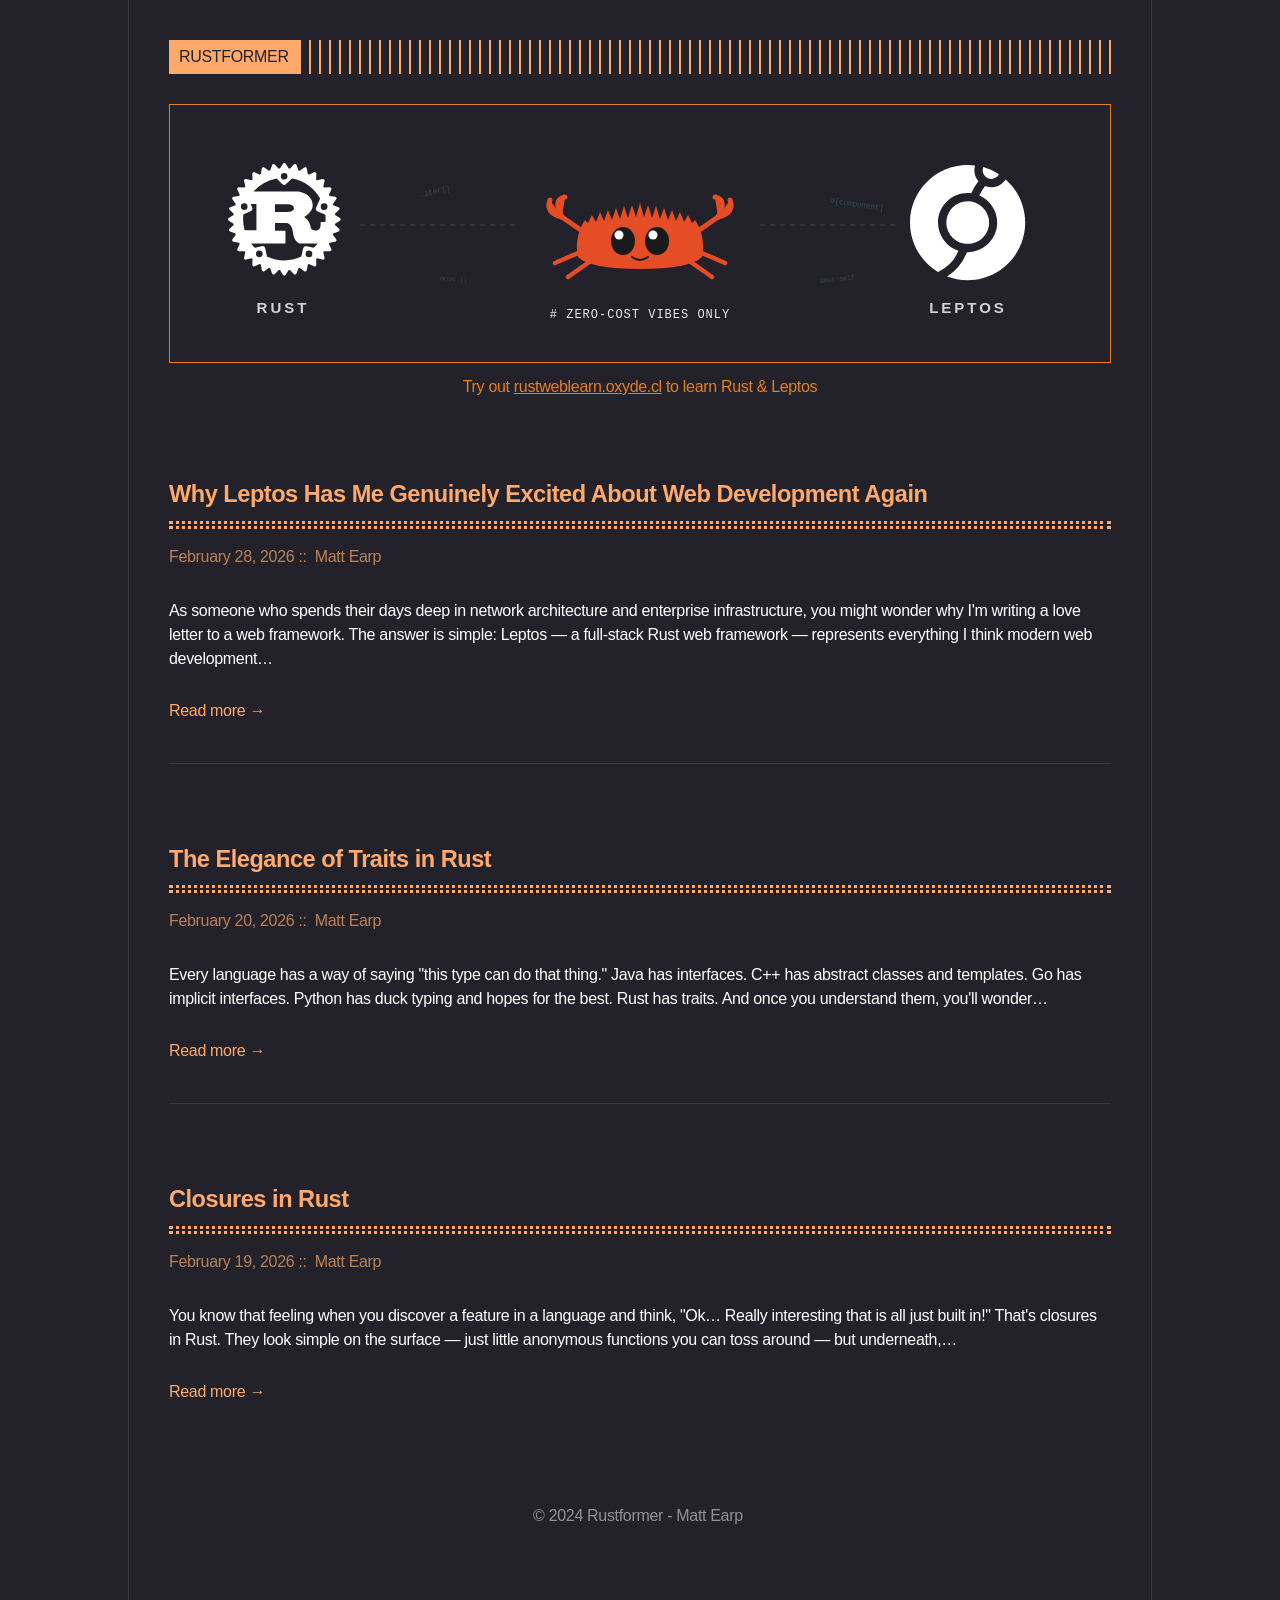
==== commit 029239b1: "Updated from Publii" ====
--- a/index.html
+++ b/index.html
@@ -1,4 +1,4 @@
-<!DOCTYPE html><html lang="en-gb"><head><meta charset="utf-8"><meta http-equiv="X-UA-Compatible" content="IE=edge"><meta name="viewport" content="width=device-width,initial-scale=1"><title>RUSTFORMER</title><meta name="generator" content="Publii Open-Source CMS for Static Site"><link rel="canonical" href="https://madkrell.github.io/rustformer-pages/"><link rel="alternate" type="application/atom+xml" href="https://madkrell.github.io/rustformer-pages/feed.xml" title="RUSTFORMER - RSS"><link rel="alternate" type="application/json" href="https://madkrell.github.io/rustformer-pages/feed.json" title="RUSTFORMER - JSON"><meta property="og:title" content="RUSTFORMER"><meta property="og:site_name" content="RUSTFORMER"><meta property="og:description" content=""><meta property="og:url" content="https://madkrell.github.io/rustformer-pages/"><meta property="og:type" content="website"><link rel="stylesheet" href="https://madkrell.github.io/rustformer-pages/assets/css/style.css?v=6bf3980745b8772996245d89067841d0"><script type="application/ld+json">{"@context":"http://schema.org","@type":"Organization","name":"RUSTFORMER","url":"https://madkrell.github.io/rustformer-pages/"}</script><noscript><style>img[loading] {
+<!DOCTYPE html><html lang="en-gb"><head><meta charset="utf-8"><meta http-equiv="X-UA-Compatible" content="IE=edge"><meta name="viewport" content="width=device-width,initial-scale=1"><title>RUSTFORMER</title><meta name="generator" content="Publii Open-Source CMS for Static Site"><link rel="canonical" href="https://madkrell.github.io/rustformer-pages/"><link rel="alternate" type="application/atom+xml" href="https://madkrell.github.io/rustformer-pages/feed.xml" title="RUSTFORMER - RSS"><link rel="alternate" type="application/json" href="https://madkrell.github.io/rustformer-pages/feed.json" title="RUSTFORMER - JSON"><meta property="og:title" content="RUSTFORMER"><meta property="og:site_name" content="RUSTFORMER"><meta property="og:description" content=""><meta property="og:url" content="https://madkrell.github.io/rustformer-pages/"><meta property="og:type" content="website"><link rel="stylesheet" href="https://madkrell.github.io/rustformer-pages/assets/css/style.css?v=3e6508779dc50274c538cce3e04ffe22"><script type="application/ld+json">{"@context":"http://schema.org","@type":"Organization","name":"RUSTFORMER","url":"https://madkrell.github.io/rustformer-pages/"}</script><noscript><style>img[loading] {
                     opacity: 1;
                 }</style></noscript></head><body class="home-template"><div class="container container--center"><header class="header"><div class="header__logo"><a class="logo" href="https://madkrell.github.io/rustformer-pages/">RUSTFORMER</a></div></header><main class="content"><div class="hero framed"><p><svg xmlns="http://www.w3.org/2000/svg" viewbox="0 0 900 210"><g transform="translate(38, 38) scale(0.22)"><path fill="#ffffff" d="m508.52 249.75l-21.82-13.51c-.17-2-.34-3.93-.55-5.88l18.72-17.5a7.35 7.35 0 0 0-2.44-12.25l-24-9c-.54-1.88-1.08-3.78-1.67-5.64l15-20.83a7.35 7.35 0 0 0-4.79-11.54l-25.42-4.15c-.9-1.73-1.79-3.45-2.73-5.15l10.68-23.42a7.35 7.35 0 0 0-6.95-10.39l-25.82.91q-1.79-2.22-3.61-4.4L439 81.84a7.36 7.36 0 0 0-8.84-8.84L405 78.93q-2.17-1.83-4.4-3.61l.91-25.82a7.35 7.35 0 0 0-10.39-7L367.7 53.23c-1.7-.94-3.43-1.84-5.15-2.73l-4.15-25.42a7.35 7.35 0 0 0-11.54-4.79L326 35.26c-1.86-.59-3.75-1.13-5.64-1.67l-9-24a7.35 7.35 0 0 0-12.25-2.44l-17.5 18.72c-1.95-.21-3.91-.38-5.88-.55L262.25 3.48a7.35 7.35 0 0 0-12.5 0L236.24 25.3c-2 .17-3.93.34-5.88.55l-17.5-18.72a7.35 7.35 0 0 0-12.25 2.44l-9 24c-1.89.55-3.79 1.08-5.66 1.68l-20.82-15a7.35 7.35 0 0 0-11.54 4.79l-4.15 25.41c-1.73.9-3.45 1.79-5.16 2.73l-23.4-10.63a7.35 7.35 0 0 0-10.39 7l.92 25.81c-1.49 1.19-3 2.39-4.42 3.61L81.84 73A7.36 7.36 0 0 0 73 81.84L78.93 107c-1.23 1.45-2.43 2.93-3.62 4.41l-25.81-.91a7.42 7.42 0 0 0-6.37 3.26a7.35 7.35 0 0 0-.57 7.13l10.66 23.41c-.94 1.7-1.83 3.43-2.73 5.16l-25.41 4.14a7.35 7.35 0 0 0-4.79 11.54l15 20.82c-.59 1.87-1.13 3.77-1.68 5.66l-24 9a7.35 7.35 0 0 0-2.44 12.25l18.72 17.5c-.21 1.95-.38 3.91-.55 5.88l-21.86 13.5a7.35 7.35 0 0 0 0 12.5l21.82 13.51c.17 2 .34 3.92.55 5.87l-18.72 17.5a7.35 7.35 0 0 0 2.44 12.25l24 9c.55 1.89 1.08 3.78 1.68 5.65l-15 20.83a7.35 7.35 0 0 0 4.79 11.54l25.42 4.15c.9 1.72 1.79 3.45 2.73 5.14l-10.63 23.43a7.35 7.35 0 0 0 .57 7.13a7.13 7.13 0 0 0 6.37 3.26l25.83-.91q1.77 2.22 3.6 4.4L73 430.16a7.36 7.36 0 0 0 8.84 8.84l25.16-5.93q2.18 1.83 4.41 3.61l-.92 25.82a7.35 7.35 0 0 0 10.39 6.95l23.43-10.68c1.69.94 3.42 1.83 5.14 2.73l4.15 25.42a7.34 7.34 0 0 0 11.54 4.78l20.83-15c1.86.6 3.76 1.13 5.65 1.68l9 24a7.36 7.36 0 0 0 12.25 2.44l17.5-18.72c1.95.21 3.92.38 5.88.55l13.51 21.82a7.35 7.35 0 0 0 12.5 0l13.51-21.82c2-.17 3.93-.34 5.88-.56l17.5 18.73a7.36 7.36 0 0 0 12.25-2.44l9-24c1.89-.55 3.78-1.08 5.65-1.68l20.82 15a7.34 7.34 0 0 0 11.54-4.78l4.15-25.42c1.72-.9 3.45-1.79 5.15-2.73l23.42 10.68a7.35 7.35 0 0 0 10.39-6.95l-.91-25.82q2.22-1.79 4.4-3.61l25.15 5.93a7.36 7.36 0 0 0 8.84-8.84L433.07 405q1.83-2.17 3.61-4.4l25.82.91a7.23 7.23 0 0 0 6.37-3.26a7.35 7.35 0 0 0 .58-7.13l-10.68-23.42c.94-1.7 1.83-3.43 2.73-5.15l25.42-4.15a7.35 7.35 0 0 0 4.79-11.54l-15-20.83c.59-1.87 1.13-3.76 1.67-5.65l24-9a7.35 7.35 0 0 0 2.44-12.25l-18.72-17.5c.21-1.95.38-3.91.55-5.87l21.82-13.51a7.35 7.35 0 0 0 0-12.5Zm-151 129.08A13.91 13.91 0 0 0 341 389.51l-7.64 35.67a187.51 187.51 0 0 1-156.36-.74l-7.64-35.66a13.87 13.87 0 0 0-16.46-10.68l-31.51 6.76a187.38 187.38 0 0 1-16.26-19.21H258.3c1.72 0 2.89-.29 2.89-1.91v-54.19c0-1.57-1.17-1.91-2.89-1.91h-44.83l.05-34.35H262c4.41 0 23.66 1.28 29.79 25.87c1.91 7.55 6.17 32.14 9.06 40c2.89 8.82 14.6 26.46 27.1 26.46H407a187.3 187.3 0 0 1-17.34 20.09Zm25.77 34.49A15.24 15.24 0 1 1 368 398.08h.44a15.23 15.23 0 0 1 14.8 15.24Zm-225.62-.68a15.24 15.24 0 1 1-15.25-15.25h.45a15.25 15.25 0 0 1 14.75 15.25Zm-88.1-178.49l32.83-14.6a13.88 13.88 0 0 0 7.06-18.33L102.69 186h26.56v119.73h-53.6a187.65 187.65 0 0 1-6.08-71.58m-11.26-36.06a15.24 15.24 0 0 1 15.23-15.25H74a15.24 15.24 0 1 1-15.67 15.24Zm155.16 24.49l.05-35.32h63.26c3.28 0 23.07 3.77 23.07 18.62c0 12.29-15.19 16.7-27.68 16.7ZM399 306.71c-9.8 1.13-20.63-4.12-22-10.09c-5.78-32.49-15.39-39.4-30.57-51.4c18.86-11.95 38.46-29.64 38.46-53.26c0-25.52-17.49-41.59-29.4-49.48c-16.76-11-35.28-13.23-40.27-13.23h-198.9a187.49 187.49 0 0 1 104.89-59.19l23.47 24.6a13.82 13.82 0 0 0 19.6.44l26.26-25a187.51 187.51 0 0 1 128.37 91.43l-18 40.57a14 14 0 0 0 7.09 18.33l34.59 15.33a187.12 187.12 0 0 1 .4 32.54h-19.28c-1.91 0-2.69 1.27-2.69 3.13v8.82C421 301 409.31 305.58 399 306.71M240 60.21A15.24 15.24 0 0 1 255.21 45h.45A15.24 15.24 0 1 1 240 60.21M436.84 214a15.24 15.24 0 1 1 0-30.48h.44a15.24 15.24 0 0 1-.44 30.48"></path></g><g transform="translate(450, 100)"><path d="M-38,28 L-72,52" stroke="#E44D26" stroke-width="4.5" stroke-linecap="round" fill="none"></path><path d="M-48,22 L-85,38" stroke="#E44D26" stroke-width="4.5" stroke-linecap="round" fill="none"></path><path d="M38,28 L72,52" stroke="#E44D26" stroke-width="4.5" stroke-linecap="round" fill="none"></path><path d="M48,22 L85,38" stroke="#E44D26" stroke-width="4.5" stroke-linecap="round" fill="none"></path><path d="M-55,8 L-78,-8" stroke="#E44D26" stroke-width="5" stroke-linecap="round" fill="none"></path><path d="M-78,-8 Q-88,-25 -75,-28" stroke="#E44D26" stroke-width="5" fill="#E44D26" stroke-linecap="round" stroke-linejoin="round"></path><path d="M-78,-8 Q-95,-12 -90,-25" stroke="#E44D26" stroke-width="5" fill="#E44D26" stroke-linecap="round" stroke-linejoin="round"></path><path d="M55,8 L78,-8" stroke="#E44D26" stroke-width="5" stroke-linecap="round" fill="none"></path><path d="M78,-8 Q88,-25 75,-28" stroke="#E44D26" stroke-width="5" fill="#E44D26" stroke-linecap="round" stroke-linejoin="round"></path><path d="M78,-8 Q95,-12 90,-25" stroke="#E44D26" stroke-width="5" fill="#E44D26" stroke-linecap="round" stroke-linejoin="round"></path><path d="
       M-62,32
